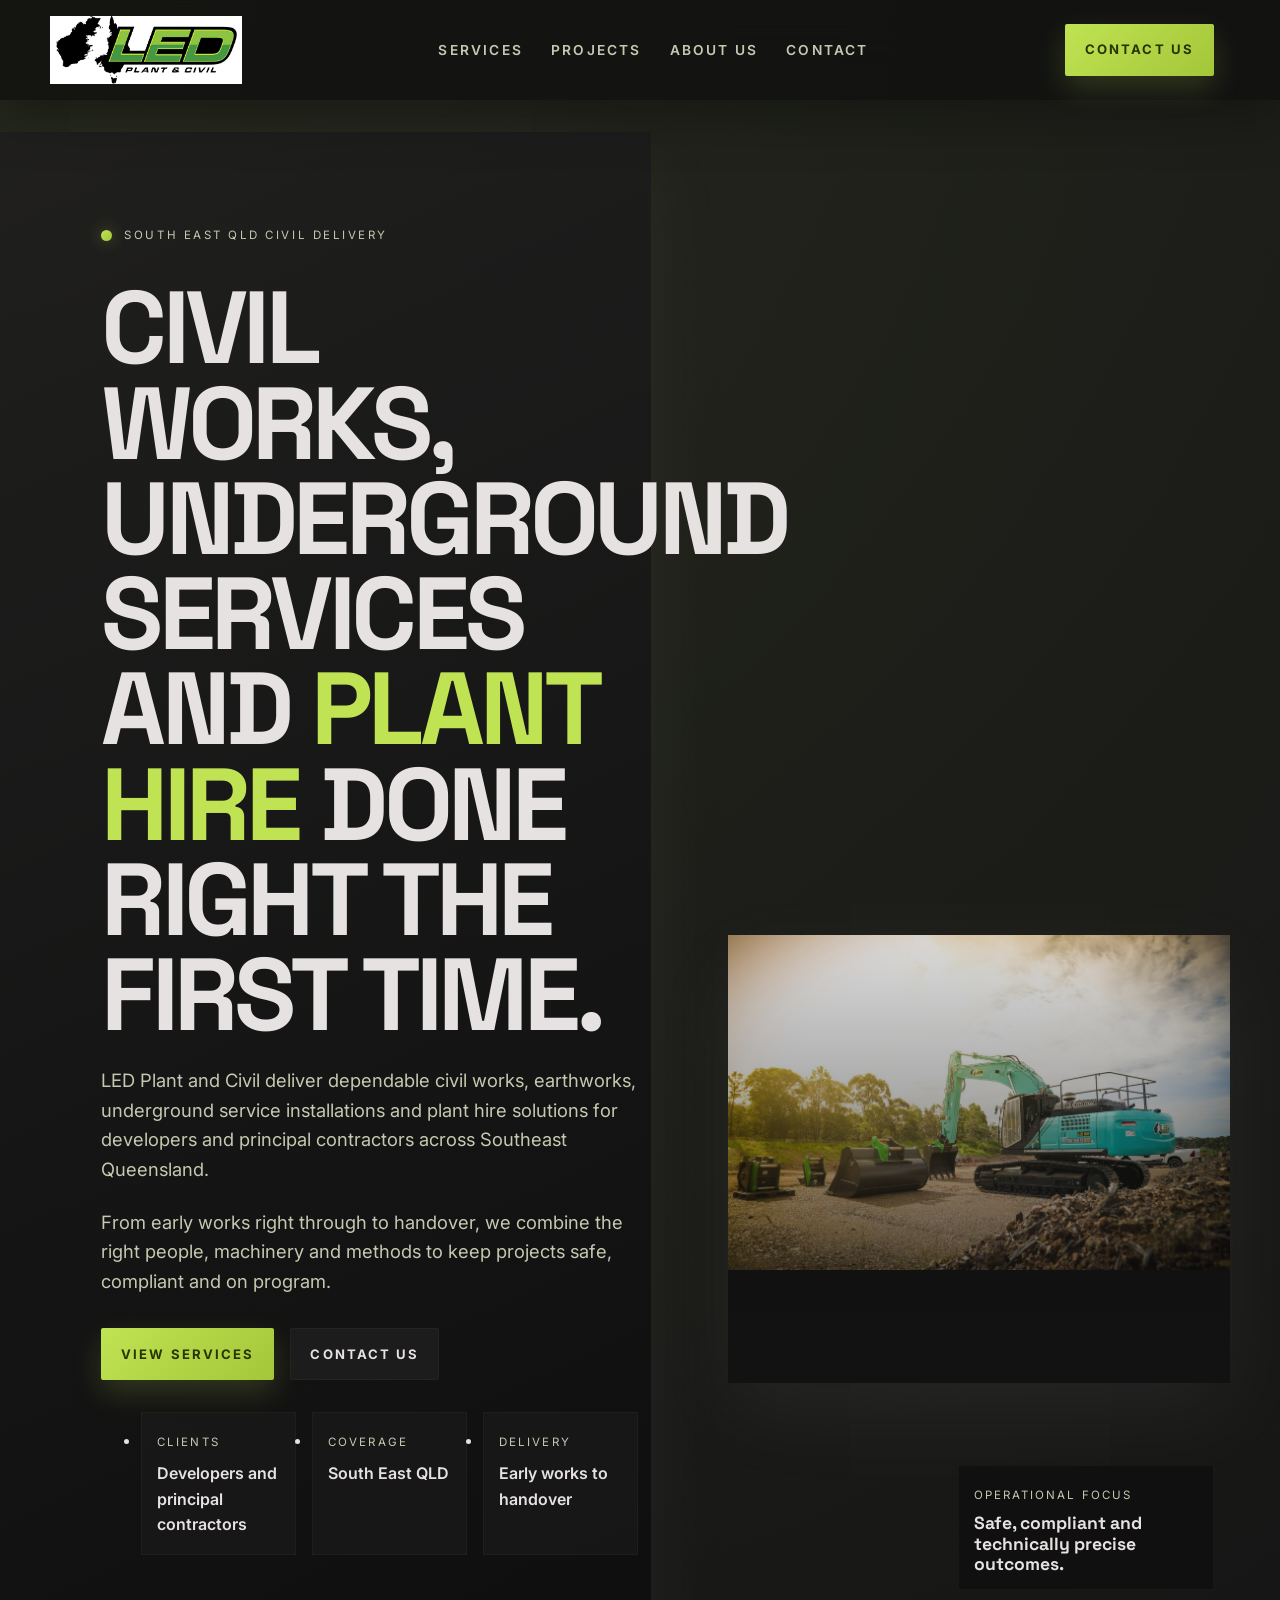
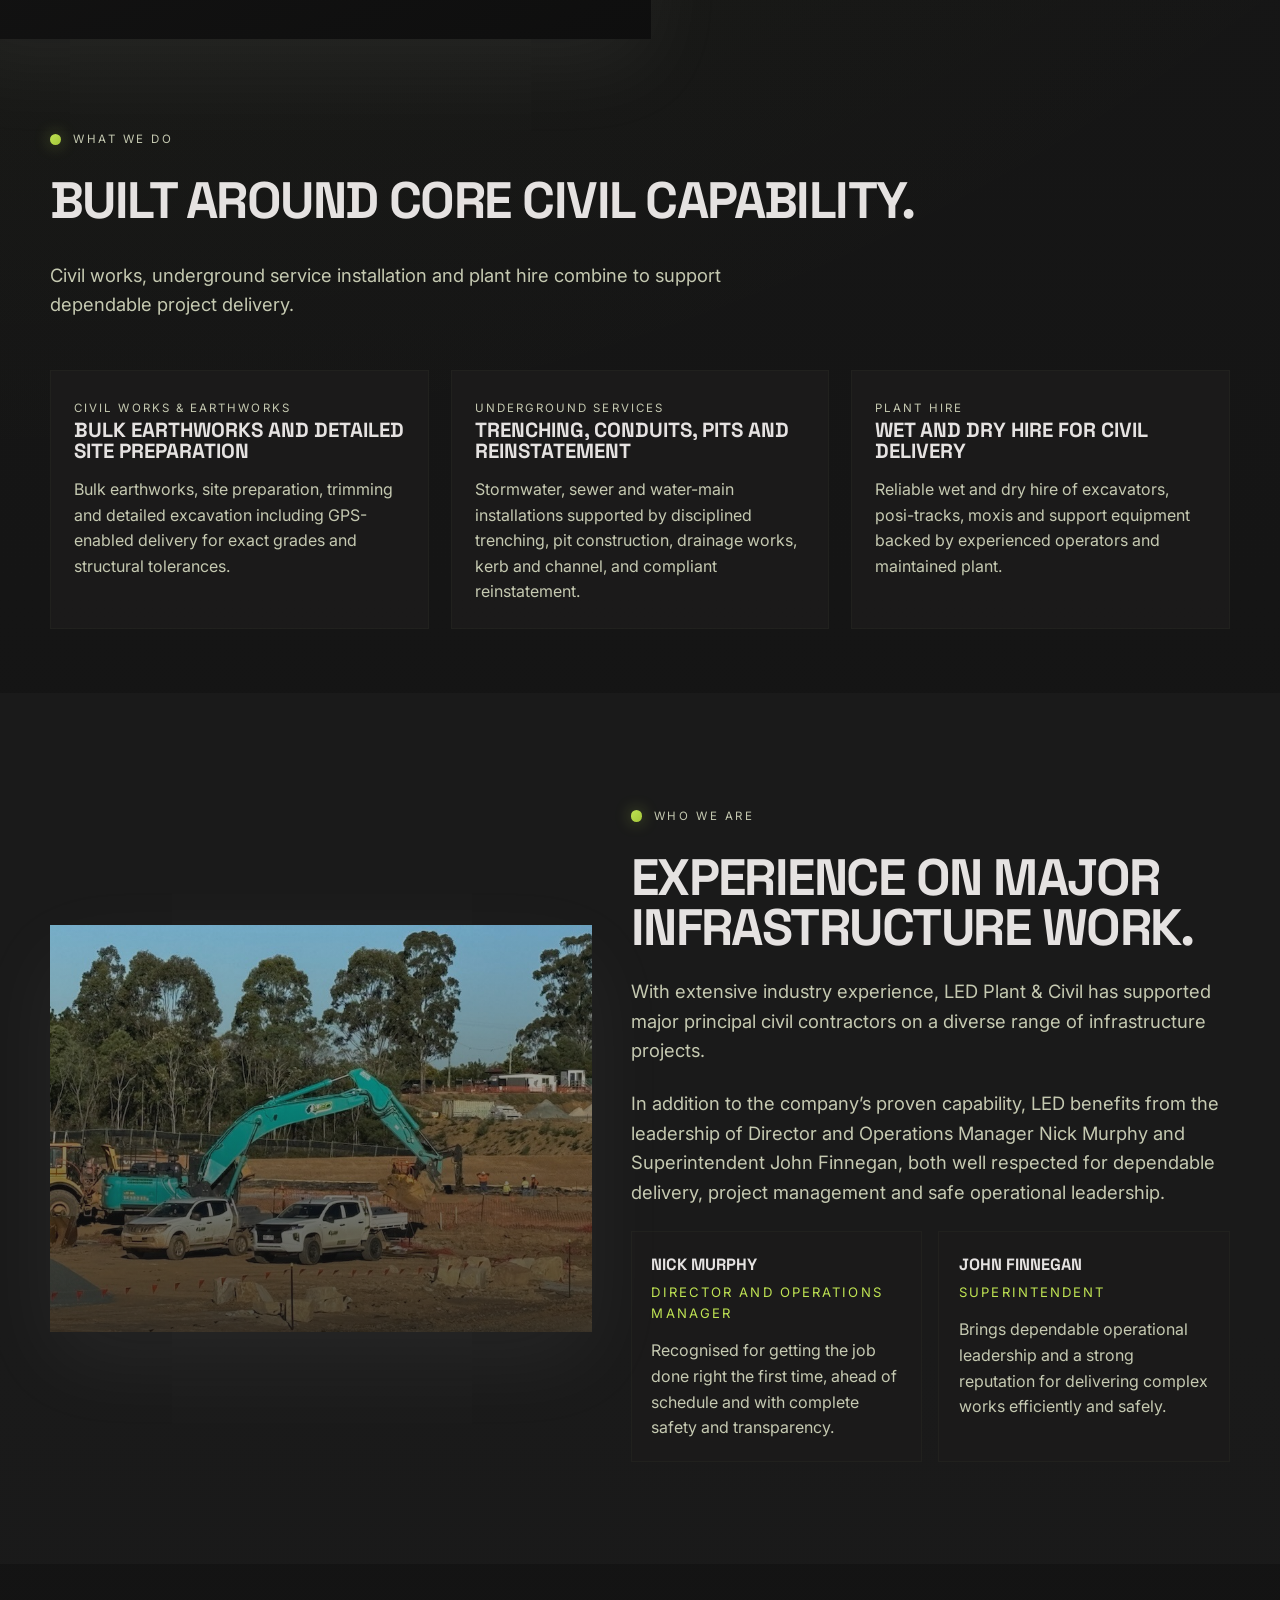
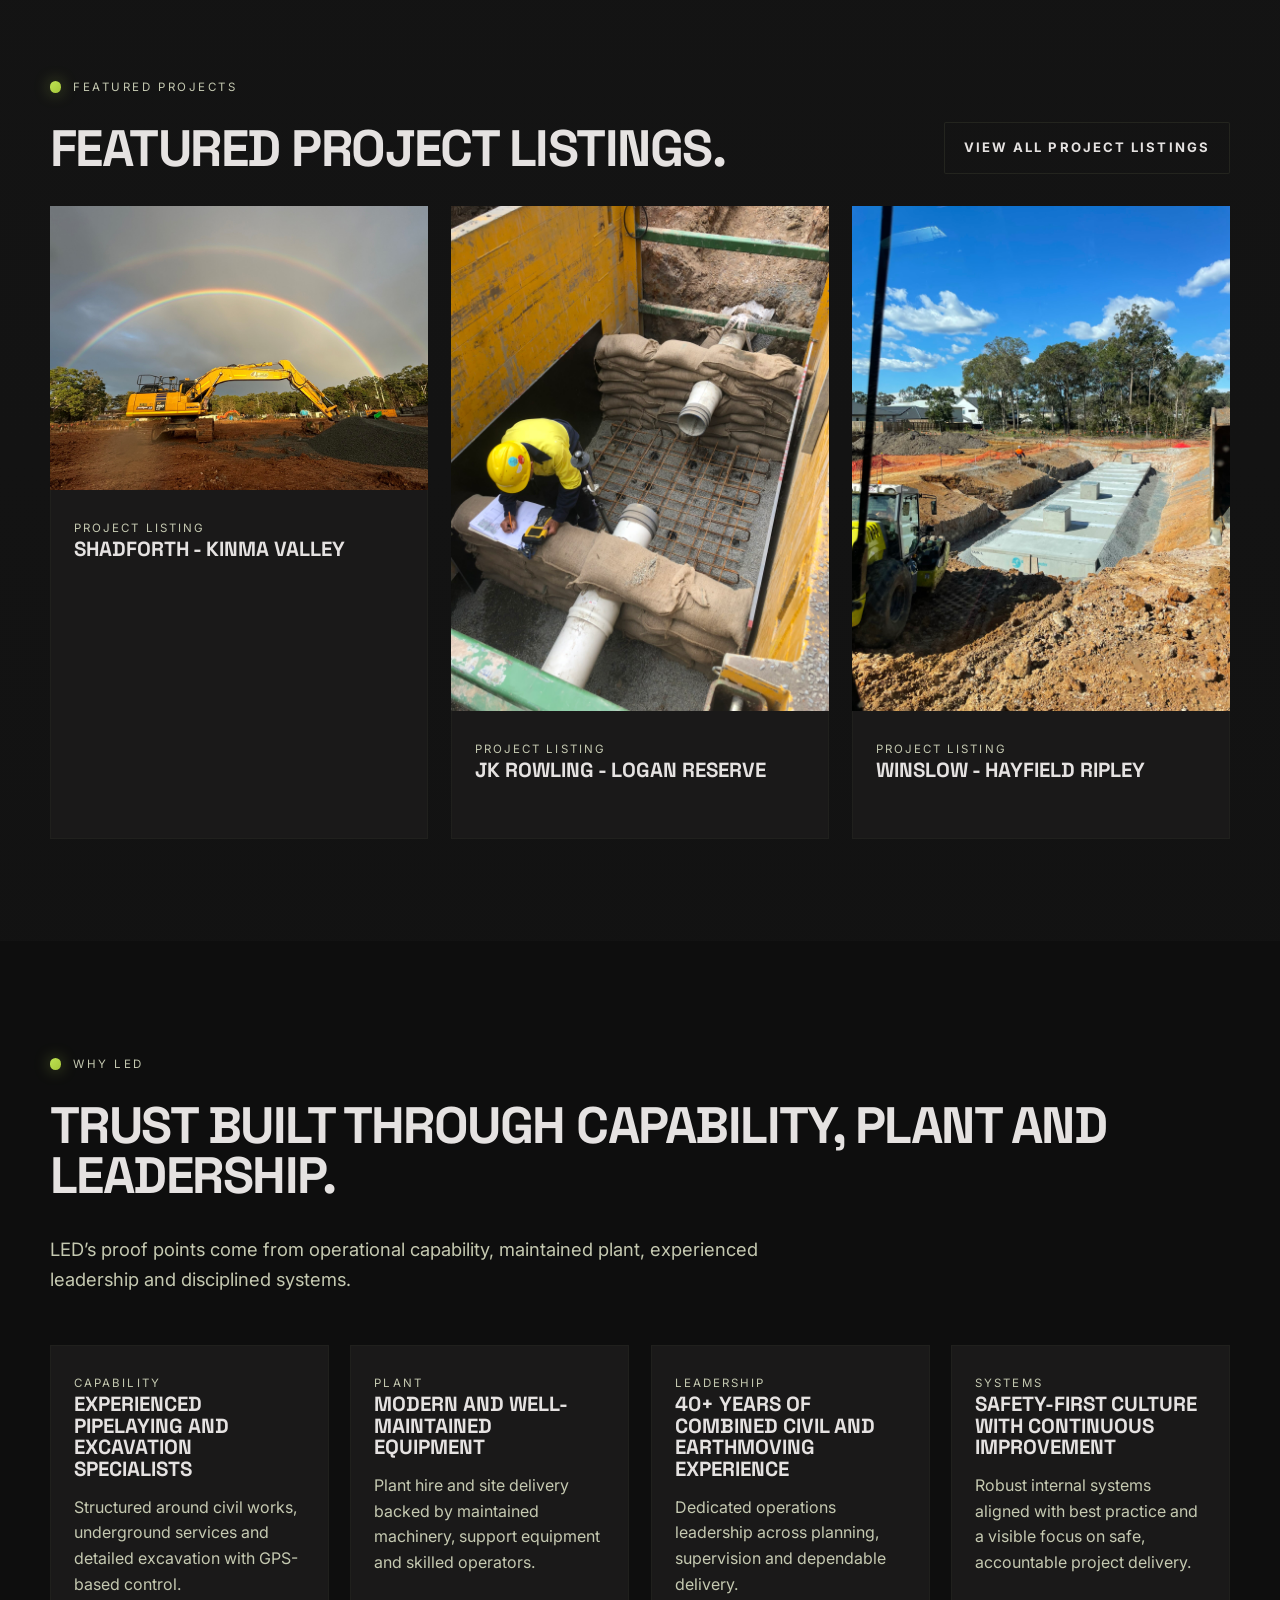
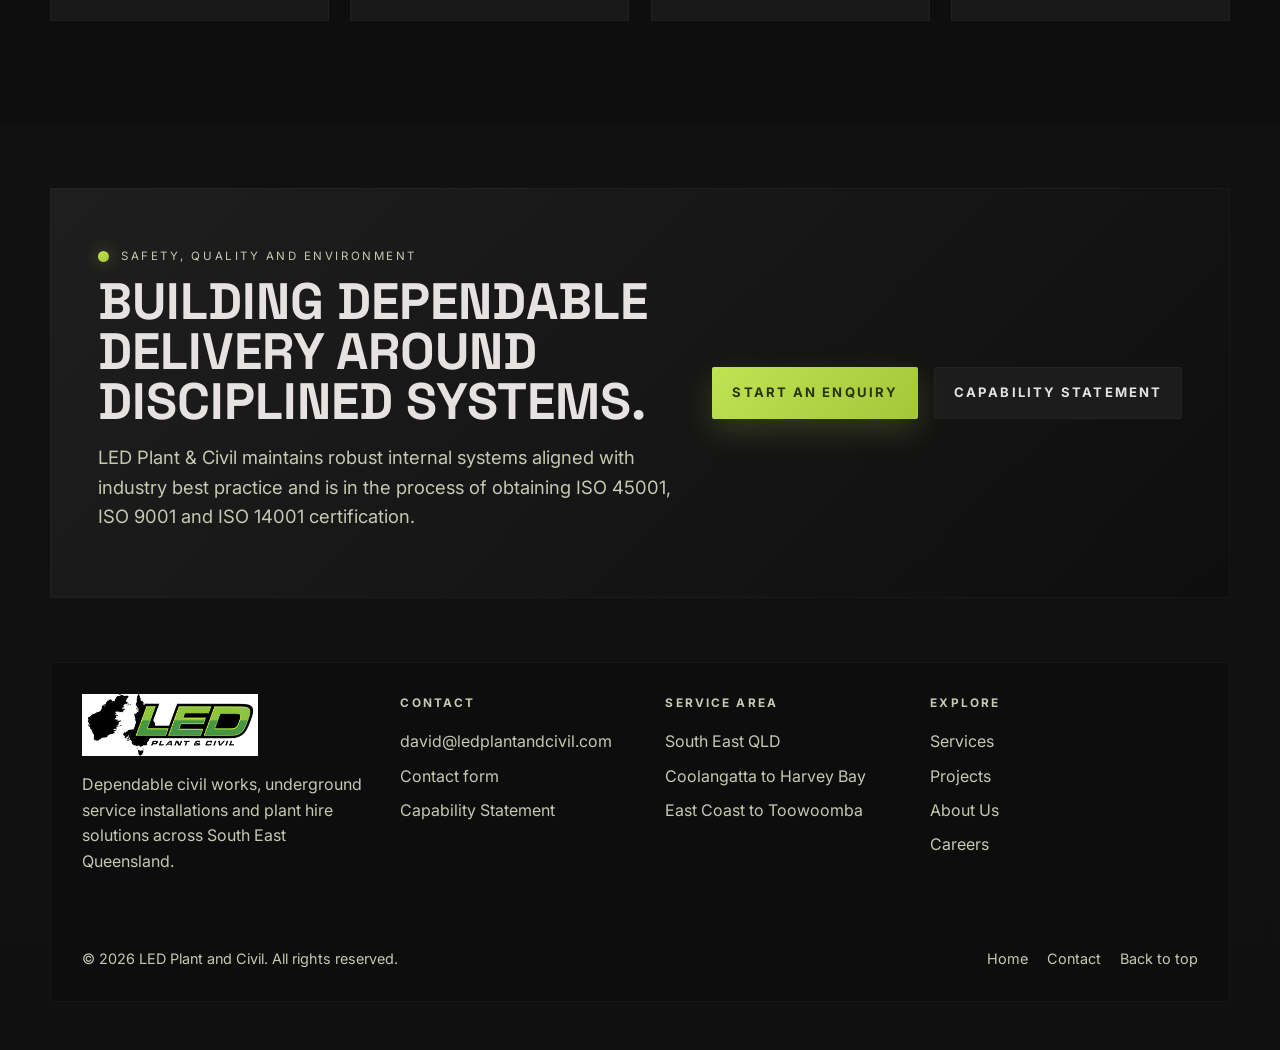
==== site/public/index.html @ f2eb6148 "WIP: build LED Plant & Civil website" ====
<!DOCTYPE html>
<html lang="en">
  <head>
    <meta charset="utf-8">
    <meta name="viewport" content="width=device-width, initial-scale=1">
    <title>LED Plant & Civil | Civil Works, Underground Services and Plant Hire</title>
    <meta
      name="description"
      content="LED Plant and Civil deliver dependable civil works, underground service installations and plant hire solutions across South East Queensland."
    >
    <link rel="preconnect" href="https://fonts.googleapis.com">
    <link rel="preconnect" href="https://fonts.gstatic.com" crossorigin>
    <link
      href="https://fonts.googleapis.com/css2?family=Inter:wght@400;500;600;700;800&family=Space+Grotesk:wght@500;700&display=swap"
      rel="stylesheet"
    >
    <link rel="icon" href="assets/media/logo-mark.png" type="image/png">
    <link rel="stylesheet" href="assets/css/styles.css">
    <script src="assets/js/site.js" defer></script>
  </head>
  <body data-page="home" id="top">
    <div data-site-header></div>
    <main>
      <section class="hero">
        <div class="container hero__grid">
          <div class="hero__copy stack-lg">
            <p class="eyebrow">South East QLD civil delivery</p>
            <h1 class="display">
              Civil works, underground services and <span>plant hire</span> done right the first time.
            </h1>
            <p class="lede">
              LED Plant and Civil deliver dependable civil works, earthworks, underground service
              installations and plant hire solutions for developers and principal contractors across Southeast Queensland.
            </p>
            <p class="section-copy">
              From early works right through to handover, we combine the right people, machinery and methods
              to keep projects safe, compliant and on program.
            </p>
            <div class="button-row">
              <a class="button button--primary" href="services.html">View Services</a>
              <a class="button button--secondary" href="contact.html">Contact Us</a>
            </div>
            <ul class="hero__facts">
              <li>
                <span class="label">Clients</span>
                <strong>Developers and principal contractors</strong>
              </li>
              <li>
                <span class="label">Coverage</span>
                <strong>South East QLD</strong>
              </li>
              <li>
                <span class="label">Delivery</span>
                <strong>Early works to handover</strong>
              </li>
            </ul>
          </div>
          <div class="hero__media">
            <div class="hero__media-frame">
              <video autoplay muted loop playsinline poster="assets/media/hero-still.jpg">
                <source src="assets/media/hero-drone.mp4" type="video/mp4">
                <img src="assets/media/hero-still.jpg" alt="LED Plant and Civil machinery on site">
              </video>
            </div>
            <div class="hero__badge">
              <span class="label">Operational focus</span>
              <strong>Safe, compliant and technically precise outcomes.</strong>
            </div>
          </div>
        </div>
      </section>

      <section class="section section--tight">
        <div class="container">
          <div class="section-header">
            <div class="stack-md">
              <p class="eyebrow">What we do</p>
              <h2 class="section-title">Built around core civil capability.</h2>
            </div>
            <p class="section-copy">
              Civil works, underground service installation and plant hire combine to support dependable project delivery.
            </p>
          </div>
          <div class="grid-3">
            <article class="card">
              <span class="label">Civil works & earthworks</span>
              <h3>Bulk earthworks and detailed site preparation</h3>
              <p>
                Bulk earthworks, site preparation, trimming and detailed excavation including GPS-enabled
                delivery for exact grades and structural tolerances.
              </p>
            </article>
            <article class="card">
              <span class="label">Underground services</span>
              <h3>Trenching, conduits, pits and reinstatement</h3>
              <p>
                Stormwater, sewer and water-main installations supported by disciplined trenching, pit
                construction, drainage works, kerb and channel, and compliant reinstatement.
              </p>
            </article>
            <article class="card">
              <span class="label">Plant hire</span>
              <h3>Wet and dry hire for civil delivery</h3>
              <p>
                Reliable wet and dry hire of excavators, posi-tracks, moxis and support equipment backed by
                experienced operators and maintained plant.
              </p>
            </article>
          </div>
        </div>
      </section>

      <section class="section section--tone">
        <div class="container split-section">
          <div class="image-frame">
            <img src="assets/media/about-site.jpg" alt="LED Plant and Civil crew and machinery in operation">
          </div>
          <div class="stack-lg">
            <div class="stack-md">
              <p class="eyebrow">Who we are</p>
              <h2 class="section-title">Experience on major infrastructure work.</h2>
            </div>
            <p class="section-copy">
              With extensive industry experience, LED Plant & Civil has supported major principal civil contractors
              on a diverse range of infrastructure projects.
            </p>
            <p class="section-copy">
              In addition to the company’s proven capability, LED benefits from the leadership of Director and
              Operations Manager Nick Murphy and Superintendent John Finnegan, both well respected for dependable delivery,
              project management and safe operational leadership.
            </p>
            <div class="leadership-grid">
              <article class="quote-card">
                <strong>Nick Murphy</strong>
                <span>Director and Operations Manager</span>
                <p>Recognised for getting the job done right the first time, ahead of schedule and with complete safety and transparency.</p>
              </article>
              <article class="quote-card">
                <strong>John Finnegan</strong>
                <span>Superintendent</span>
                <p>Brings dependable operational leadership and a strong reputation for delivering complex works efficiently and safely.</p>
              </article>
            </div>
          </div>
        </div>
      </section>

      <section class="section">
        <div class="container">
          <div class="section-header">
            <div class="stack-md">
              <p class="eyebrow">Featured projects</p>
              <h2 class="section-title">Featured project listings.</h2>
            </div>
            <div class="button-row">
              <a class="button button--ghost" href="projects.html">View all project listings</a>
            </div>
          </div>
          <div class="project-grid">
            <article class="project-card">
              <div class="project-card__media">
                <img src="assets/media/project-kinma.jpg" alt="Project imagery for Shadforth - Kinma Valley">
              </div>
              <div class="project-card__body">
                <span class="label">Project listing</span>
                <h3>Shadforth - Kinma Valley</h3>
              </div>
            </article>
            <article class="project-card">
              <div class="project-card__media">
                <img src="assets/media/project-logan.jpg" alt="Project imagery for JK Rowling - Logan Reserve">
              </div>
              <div class="project-card__body">
                <span class="label">Project listing</span>
                <h3>JK Rowling - Logan Reserve</h3>
              </div>
            </article>
            <article class="project-card">
              <div class="project-card__media">
                <img src="assets/media/project-ripley.jpg" alt="Project imagery for Winslow - Hayfield Ripley">
              </div>
              <div class="project-card__body">
                <span class="label">Project listing</span>
                <h3>Winslow - Hayfield Ripley</h3>
              </div>
            </article>
          </div>
        </div>
      </section>

      <section class="section section--deep">
        <div class="container">
          <div class="section-header">
            <div class="stack-md">
              <p class="eyebrow">Why LED</p>
              <h2 class="section-title">Trust built through capability, plant and leadership.</h2>
            </div>
            <p class="section-copy">
              LED’s proof points come from operational capability, maintained plant, experienced leadership and disciplined systems.
            </p>
          </div>
          <div class="grid-4">
            <article class="value-card">
              <span class="label">Capability</span>
              <h3>Experienced pipelaying and excavation specialists</h3>
              <p>Structured around civil works, underground services and detailed excavation with GPS-based control.</p>
            </article>
            <article class="value-card">
              <span class="label">Plant</span>
              <h3>Modern and well-maintained equipment</h3>
              <p>Plant hire and site delivery backed by maintained machinery, support equipment and skilled operators.</p>
            </article>
            <article class="value-card">
              <span class="label">Leadership</span>
              <h3>40+ years of combined civil and earthmoving experience</h3>
              <p>Dedicated operations leadership across planning, supervision and dependable delivery.</p>
            </article>
            <article class="value-card">
              <span class="label">Systems</span>
              <h3>Safety-first culture with continuous improvement</h3>
              <p>Robust internal systems aligned with best practice and a visible focus on safe, accountable project delivery.</p>
            </article>
          </div>
        </div>
      </section>

      <section class="section section--tight">
        <div class="container cta-band">
          <div class="cta-band__grid">
            <div class="stack-md">
              <p class="eyebrow">Safety, quality and environment</p>
              <h2>Building dependable delivery around disciplined systems.</h2>
              <p class="section-copy">
                LED Plant & Civil maintains robust internal systems aligned with industry best practice and is in the
                process of obtaining ISO 45001, ISO 9001 and ISO 14001 certification.
              </p>
            </div>
            <div class="button-row">
              <a class="button button--primary" href="contact.html">Start an enquiry</a>
              <a class="button button--secondary" href="assets/docs/capability-statement.pdf" download>Capability Statement</a>
            </div>
          </div>
        </div>
      </section>
    </main>
    <div data-site-footer></div>
  </body>
</html>
---- site/public/assets/css/styles.css ----
:root {
  --surface-lowest: #0e0e0e;
  --surface: #131313;
  --surface-low: #1c1b1b;
  --surface-mid: #201f1f;
  --surface-high: #2a2a2a;
  --surface-strong: #353534;
  --text: #e5e2e1;
  --text-muted: #c5c9b1;
  --outline: rgba(69, 73, 55, 0.15);
  --outline-strong: rgba(69, 73, 55, 0.32);
  --primary: #bfe353;
  --primary-strong: #a4c639;
  --primary-ink: #283500;
  --shadow: 0 30px 80px rgba(229, 226, 225, 0.06);
  --radius-sm: 0.125rem;
  --radius: 0.25rem;
  --container: min(1180px, calc(100vw - 2.5rem));
  --space-section: clamp(4.5rem, 8vw, 8rem);
  --space-block: clamp(1.25rem, 2vw, 2rem);
}

* {
  box-sizing: border-box;
}

html {
  scroll-behavior: smooth;
}

body {
  margin: 0;
  font-family: "Inter", sans-serif;
  background:
    radial-gradient(circle at top left, rgba(191, 227, 83, 0.08), transparent 35%),
    linear-gradient(180deg, #181818 0%, #101010 100%);
  color: var(--text);
  line-height: 1.6;
}

img,
video {
  display: block;
  max-width: 100%;
}

a {
  color: inherit;
  text-decoration: none;
}

button,
input,
textarea,
select {
  font: inherit;
}

button {
  cursor: pointer;
}

::selection {
  background: var(--primary);
  color: var(--primary-ink);
}

.container {
  width: var(--container);
  margin: 0 auto;
}

.eyebrow {
  display: inline-flex;
  align-items: center;
  gap: 0.75rem;
  font-size: 0.72rem;
  letter-spacing: 0.22em;
  text-transform: uppercase;
  color: var(--text-muted);
}

.eyebrow::before {
  content: "";
  width: 0.7rem;
  height: 0.7rem;
  background: linear-gradient(135deg, var(--primary), var(--primary-strong));
  border-radius: 999px;
  box-shadow: 0 0 16px rgba(191, 227, 83, 0.4);
}

.display {
  margin: 0;
  font-family: "Space Grotesk", sans-serif;
  font-size: clamp(3rem, 8vw, 6.4rem);
  line-height: 0.93;
  letter-spacing: -0.045em;
  text-transform: uppercase;
}

.display span {
  color: var(--primary);
}

.page-title,
.section-title {
  margin: 0;
  font-family: "Space Grotesk", sans-serif;
  line-height: 0.98;
  letter-spacing: -0.03em;
  text-transform: uppercase;
}

.page-title {
  font-size: clamp(2.5rem, 5vw, 4.6rem);
}

.section-title {
  font-size: clamp(2rem, 4vw, 3.25rem);
}

.lede,
.section-copy {
  max-width: 45rem;
  color: var(--text-muted);
  font-size: clamp(1rem, 1.6vw, 1.15rem);
}

.label {
  display: inline-block;
  font-size: 0.72rem;
  letter-spacing: 0.18em;
  text-transform: uppercase;
  color: var(--text-muted);
}

.section {
  padding: var(--space-section) 0;
}

.section--tone {
  background: rgba(28, 27, 27, 0.82);
}

.section--deep {
  background: rgba(14, 14, 14, 0.9);
}

.section--tight {
  padding-top: clamp(3rem, 5vw, 4.5rem);
  padding-bottom: clamp(3rem, 5vw, 4.5rem);
}

.stack-lg > * + * {
  margin-top: 1.5rem;
}

.stack-md > * + * {
  margin-top: 1rem;
}

.button-row {
  display: flex;
  flex-wrap: wrap;
  gap: 1rem;
}

.button {
  display: inline-flex;
  align-items: center;
  justify-content: center;
  gap: 0.6rem;
  min-height: 3.25rem;
  padding: 0 1.25rem;
  border: 0;
  border-radius: var(--radius-sm);
  font-size: 0.82rem;
  font-weight: 700;
  letter-spacing: 0.16em;
  text-transform: uppercase;
  transition: transform 180ms ease, background 180ms ease, color 180ms ease;
}

.button:hover {
  transform: translateY(-1px);
}

.button--primary {
  background: linear-gradient(135deg, var(--primary), var(--primary-strong));
  color: var(--primary-ink);
  box-shadow: 0 12px 30px rgba(191, 227, 83, 0.18);
}

.button--secondary {
  background: rgba(32, 31, 31, 0.78);
  color: var(--text);
  box-shadow: inset 0 0 0 1px var(--outline);
}

.button--ghost {
  background: transparent;
  color: var(--text);
  box-shadow: inset 0 0 0 1px var(--outline-strong);
}

.site-header {
  position: sticky;
  top: 0;
  z-index: 100;
  padding: 1rem 0;
}

.site-header::before {
  content: "";
  position: absolute;
  inset: 0;
  background: rgba(14, 14, 14, 0.72);
  backdrop-filter: blur(20px);
  box-shadow: 0 18px 50px rgba(0, 0, 0, 0.28);
  z-index: -1;
}

.site-header__inner {
  display: grid;
  grid-template-columns: auto 1fr auto auto;
  align-items: center;
  gap: 1rem;
}

.brand {
  display: inline-flex;
  align-items: center;
}

.brand img {
  width: min(12rem, 42vw);
  height: auto;
}

.site-nav {
  display: flex;
  justify-content: center;
  gap: 1.75rem;
  font-size: 0.86rem;
  font-weight: 600;
  letter-spacing: 0.16em;
  text-transform: uppercase;
}

.site-nav a {
  color: var(--text-muted);
  transition: color 180ms ease;
}

.site-nav a:hover,
.site-nav a.is-current {
  color: var(--primary);
}

.header-cta {
  white-space: nowrap;
}

.menu-toggle {
  display: none;
  align-items: center;
  justify-content: center;
  min-width: 2.9rem;
  min-height: 2.9rem;
  border: 0;
  border-radius: var(--radius-sm);
  background: rgba(32, 31, 31, 0.84);
  color: var(--text);
  box-shadow: inset 0 0 0 1px var(--outline);
}

.hero {
  position: relative;
  padding: 4rem 0 3rem;
}

.hero__grid {
  position: relative;
  display: grid;
  grid-template-columns: minmax(0, 1.12fr) minmax(0, 0.88fr);
  gap: clamp(1.5rem, 3vw, 3rem);
  align-items: end;
}

.hero__copy {
  position: relative;
  padding: clamp(2rem, 4vw, 4rem);
}

.hero__copy::before {
  content: "";
  position: absolute;
  inset: -2rem 6% -2rem -8vw;
  background: linear-gradient(155deg, rgba(32, 31, 31, 0.92), rgba(14, 14, 14, 0.96));
  box-shadow: var(--shadow);
  z-index: -1;
}

.hero__copy .button-row {
  margin-top: 2rem;
}

.hero__facts {
  display: grid;
  grid-template-columns: repeat(3, minmax(0, 1fr));
  gap: 1rem;
  margin: 2rem 0 0;
}

.hero__facts li {
  padding: 1rem 1rem 1.1rem;
  background: rgba(28, 27, 27, 0.65);
  box-shadow: inset 0 0 0 1px var(--outline);
}

.hero__facts strong {
  display: block;
  margin-top: 0.45rem;
  font-size: 1rem;
  font-weight: 600;
  color: var(--text);
}

.hero__media {
  position: relative;
  min-height: min(42rem, 78vh);
}

.hero__media-frame,
.image-frame {
  position: relative;
  overflow: hidden;
  background: var(--surface-lowest);
}

.hero__media-frame {
  height: 100%;
  min-height: 28rem;
  box-shadow: var(--shadow);
}

.hero__media-frame::after,
.image-frame::after {
  content: "";
  position: absolute;
  inset: 0;
  background: linear-gradient(to top, rgba(19, 19, 19, 0.75), rgba(19, 19, 19, 0.15));
}

.hero__media-frame video,
.hero__media-frame img,
.image-frame img {
  width: 100%;
  height: 100%;
  object-fit: cover;
}

.hero__badge {
  position: absolute;
  right: 1rem;
  bottom: 1rem;
  z-index: 1;
  max-width: 16rem;
  padding: 1rem;
  background: rgba(14, 14, 14, 0.72);
  backdrop-filter: blur(18px);
  box-shadow: inset 0 0 0 1px var(--outline);
}

.hero__badge strong {
  display: block;
  margin-top: 0.45rem;
  font-family: "Space Grotesk", sans-serif;
  font-size: 1.1rem;
  line-height: 1.15;
}

.page-hero {
  padding: 3.5rem 0 0;
}

.page-hero__panel {
  display: grid;
  grid-template-columns: minmax(0, 1.05fr) minmax(18rem, 0.95fr);
  gap: clamp(1.5rem, 3vw, 3rem);
  align-items: stretch;
}

.panel {
  background: rgba(32, 31, 31, 0.82);
  box-shadow: inset 0 0 0 1px var(--outline);
}

.panel--copy {
  padding: clamp(2rem, 4vw, 3rem);
}

.panel--media {
  overflow: hidden;
  min-height: 22rem;
}

.panel--media img {
  width: 100%;
  height: 100%;
  object-fit: cover;
}

.section-header {
  display: flex;
  flex-wrap: wrap;
  justify-content: space-between;
  gap: 1rem 2rem;
  align-items: end;
  margin-bottom: 2rem;
}

.grid-2,
.grid-3,
.grid-4 {
  display: grid;
  gap: 1.35rem;
}

.grid-2 {
  grid-template-columns: repeat(2, minmax(0, 1fr));
}

.grid-3 {
  grid-template-columns: repeat(3, minmax(0, 1fr));
}

.grid-4 {
  grid-template-columns: repeat(4, minmax(0, 1fr));
}

.card,
.feature-card,
.value-card,
.project-card,
.mini-card {
  background: rgba(28, 27, 27, 0.88);
  box-shadow: inset 0 0 0 1px var(--outline);
}

.card,
.value-card,
.mini-card {
  padding: 1.5rem;
}

.feature-card__media,
.project-card__media {
  position: relative;
  overflow: hidden;
  min-height: 16rem;
}

.feature-card__media img,
.project-card__media img {
  width: 100%;
  height: 100%;
  object-fit: cover;
  transition: transform 260ms ease;
}

.feature-card:hover .feature-card__media img,
.project-card:hover .project-card__media img {
  transform: scale(1.03);
}

.feature-card__body,
.project-card__body {
  padding: 1.5rem;
}

.project-card__body {
  min-height: 8rem;
}

.card h3,
.feature-card h3,
.value-card h3,
.project-card h3,
.mini-card h3 {
  margin: 0;
  font-family: "Space Grotesk", sans-serif;
  font-size: 1.28rem;
  line-height: 1.05;
  text-transform: uppercase;
}

.card p,
.feature-card p,
.value-card p,
.project-card p,
.mini-card p,
.list-copy {
  margin: 0.9rem 0 0;
  color: var(--text-muted);
}

.chip-list,
.bullet-list,
.meta-list {
  margin: 1rem 0 0;
  padding: 0;
  list-style: none;
}

.chip-list {
  display: flex;
  flex-wrap: wrap;
  gap: 0.6rem;
}

.chip-list li {
  padding: 0.45rem 0.7rem;
  background: rgba(42, 42, 42, 0.8);
  font-size: 0.72rem;
  letter-spacing: 0.12em;
  text-transform: uppercase;
  color: var(--text-muted);
}

.bullet-list li,
.meta-list li {
  position: relative;
  padding-left: 1rem;
  color: var(--text-muted);
}

.bullet-list li + li,
.meta-list li + li {
  margin-top: 0.55rem;
}

.bullet-list li::before,
.meta-list li::before {
  content: "";
  position: absolute;
  left: 0;
  top: 0.72rem;
  width: 0.42rem;
  height: 0.42rem;
  background: var(--primary);
  border-radius: 999px;
}

.split-section {
  display: grid;
  grid-template-columns: minmax(0, 0.95fr) minmax(0, 1.05fr);
  gap: clamp(1.5rem, 3vw, 3rem);
  align-items: center;
}

.split-section--reverse {
  grid-template-columns: minmax(0, 1.05fr) minmax(0, 0.95fr);
}

.image-frame {
  min-height: 22rem;
  box-shadow: var(--shadow);
}

.leadership-grid {
  display: grid;
  grid-template-columns: repeat(2, minmax(0, 1fr));
  gap: 1rem;
  margin-top: 1.5rem;
}

.quote-card {
  padding: 1.3rem;
  background: rgba(28, 27, 27, 0.88);
  box-shadow: inset 0 0 0 1px var(--outline);
}

.quote-card strong {
  display: block;
  font-family: "Space Grotesk", sans-serif;
  font-size: 1.02rem;
  text-transform: uppercase;
}

.quote-card span {
  display: block;
  margin-top: 0.25rem;
  color: var(--primary);
  font-size: 0.82rem;
  letter-spacing: 0.16em;
  text-transform: uppercase;
}

.quote-card p {
  margin: 0.9rem 0 0;
  color: var(--text-muted);
}

.service-stack {
  display: grid;
  gap: 2.25rem;
}

.service-detail {
  display: grid;
  grid-template-columns: minmax(0, 0.95fr) minmax(0, 1.05fr);
  gap: clamp(1.25rem, 3vw, 2.5rem);
  align-items: stretch;
}

.service-detail:nth-child(even) {
  grid-template-columns: minmax(0, 1.05fr) minmax(0, 0.95fr);
}

.service-detail:nth-child(even) .service-detail__media {
  order: 2;
}

.service-detail:nth-child(even) .service-detail__body {
  order: 1;
}

.service-detail__media {
  min-height: 20rem;
}

.service-detail__body {
  padding: 2rem;
  background: rgba(28, 27, 27, 0.88);
  box-shadow: inset 0 0 0 1px var(--outline);
}

.service-detail__body h2 {
  margin: 0.2rem 0 0;
  font-family: "Space Grotesk", sans-serif;
  font-size: clamp(1.8rem, 3vw, 2.35rem);
  text-transform: uppercase;
  line-height: 1;
}

.project-grid {
  display: grid;
  grid-template-columns: repeat(3, minmax(0, 1fr));
  gap: 1.4rem;
}

.cta-band {
  padding: clamp(2rem, 4vw, 3rem);
  background: linear-gradient(135deg, rgba(32, 31, 31, 0.95), rgba(14, 14, 14, 0.95));
  box-shadow: inset 0 0 0 1px var(--outline);
}

.cta-band__grid {
  display: grid;
  grid-template-columns: minmax(0, 1fr) auto;
  gap: 1.5rem;
  align-items: center;
}

.cta-band h2 {
  margin: 0;
  font-family: "Space Grotesk", sans-serif;
  font-size: clamp(2rem, 4vw, 3.2rem);
  text-transform: uppercase;
  line-height: 0.98;
}

.contact-layout {
  display: grid;
  grid-template-columns: minmax(0, 0.95fr) minmax(0, 1.05fr);
  gap: clamp(1.25rem, 3vw, 2.5rem);
  align-items: start;
}

.info-card {
  padding: 1.6rem;
  background: rgba(28, 27, 27, 0.9);
  box-shadow: inset 0 0 0 1px var(--outline);
}

.info-card strong {
  display: block;
  margin-top: 0.35rem;
  font-family: "Space Grotesk", sans-serif;
  font-size: 1.25rem;
  line-height: 1.05;
}

.form-card {
  padding: 1.6rem;
  background: rgba(14, 14, 14, 0.9);
  box-shadow: inset 0 0 0 1px var(--outline);
}

.contact-form {
  display: grid;
  gap: 1rem;
}

.contact-form__row {
  display: grid;
  grid-template-columns: repeat(2, minmax(0, 1fr));
  gap: 1rem;
}

.field {
  display: grid;
  gap: 0.45rem;
}

.field label {
  font-size: 0.72rem;
  letter-spacing: 0.16em;
  text-transform: uppercase;
  color: var(--text-muted);
}

.field input,
.field textarea,
.field select {
  width: 100%;
  border: 0;
  border-bottom: 2px solid rgba(69, 73, 55, 0.35);
  background: transparent;
  padding: 0.9rem 0.1rem;
  color: var(--text);
  transition: border-color 180ms ease;
}

.field input:focus,
.field textarea:focus,
.field select:focus {
  outline: none;
  border-bottom-color: var(--primary);
}

.field textarea {
  min-height: 8rem;
  resize: vertical;
}

.form-note {
  color: var(--text-muted);
  font-size: 0.92rem;
}

.site-footer {
  padding: 0 0 3rem;
}

.site-footer__panel {
  padding: 2rem;
  background: rgba(14, 14, 14, 0.92);
  box-shadow: inset 0 0 0 1px var(--outline);
}

.site-footer__grid {
  display: grid;
  grid-template-columns: 1.1fr 0.9fr 0.9fr 1fr;
  gap: 1.5rem;
}

.site-footer__grid h3 {
  margin: 0;
  font-size: 0.74rem;
  letter-spacing: 0.18em;
  text-transform: uppercase;
  color: var(--text-muted);
}

.site-footer__grid p,
.site-footer__grid li {
  color: var(--text-muted);
}

.site-footer__grid ul {
  margin: 1rem 0 0;
  padding: 0;
  list-style: none;
}

.site-footer__grid li + li {
  margin-top: 0.55rem;
}

.site-footer__bottom {
  display: flex;
  flex-wrap: wrap;
  justify-content: space-between;
  gap: 1rem;
  margin-top: 2rem;
  padding-top: 1.5rem;
  color: var(--text-muted);
  font-size: 0.9rem;
}

.site-footer__brand img {
  width: min(11rem, 45vw);
}

.utility-links {
  display: flex;
  flex-wrap: wrap;
  gap: 0.9rem 1.2rem;
}

.utility-links a:hover {
  color: var(--primary);
}

.sr-only {
  position: absolute;
  width: 1px;
  height: 1px;
  padding: 0;
  margin: -1px;
  overflow: hidden;
  clip: rect(0, 0, 0, 0);
  white-space: nowrap;
  border: 0;
}

@media (max-width: 980px) {
  .site-header__inner {
    grid-template-columns: auto 1fr auto;
  }

  .menu-toggle {
    display: inline-flex;
  }

  .site-nav {
    position: absolute;
    left: 1.25rem;
    right: 1.25rem;
    top: calc(100% + 0.6rem);
    display: none;
    flex-direction: column;
    align-items: flex-start;
    padding: 1.2rem;
    background: rgba(14, 14, 14, 0.94);
    box-shadow: inset 0 0 0 1px var(--outline), var(--shadow);
  }

  .site-nav.is-open {
    display: flex;
  }

  .header-cta {
    display: none;
  }

  .hero__grid,
  .page-hero__panel,
  .split-section,
  .split-section--reverse,
  .service-detail,
  .service-detail:nth-child(even),
  .contact-layout,
  .cta-band__grid,
  .site-footer__grid {
    grid-template-columns: 1fr;
  }

  .service-detail:nth-child(even) .service-detail__media,
  .service-detail:nth-child(even) .service-detail__body {
    order: initial;
  }

  .hero__copy::before {
    inset: -1.25rem -1rem -1.25rem -1rem;
  }

  .hero__facts,
  .grid-4,
  .grid-3,
  .project-grid {
    grid-template-columns: 1fr;
  }

  .grid-2,
  .leadership-grid,
  .contact-form__row {
    grid-template-columns: 1fr;
  }

  .hero__media {
    min-height: 20rem;
  }
}

@media (max-width: 640px) {
  .container {
    width: min(100vw - 1.5rem, 1180px);
  }

  .hero {
    padding-top: 2.5rem;
  }

  .hero__copy,
  .panel--copy,
  .service-detail__body,
  .card,
  .value-card,
  .mini-card,
  .form-card,
  .info-card,
  .feature-card__body,
  .project-card__body,
  .site-footer__panel,
  .cta-band {
    padding: 1.25rem;
  }

  .button {
    width: 100%;
  }

  .button-row {
    display: grid;
  }
}
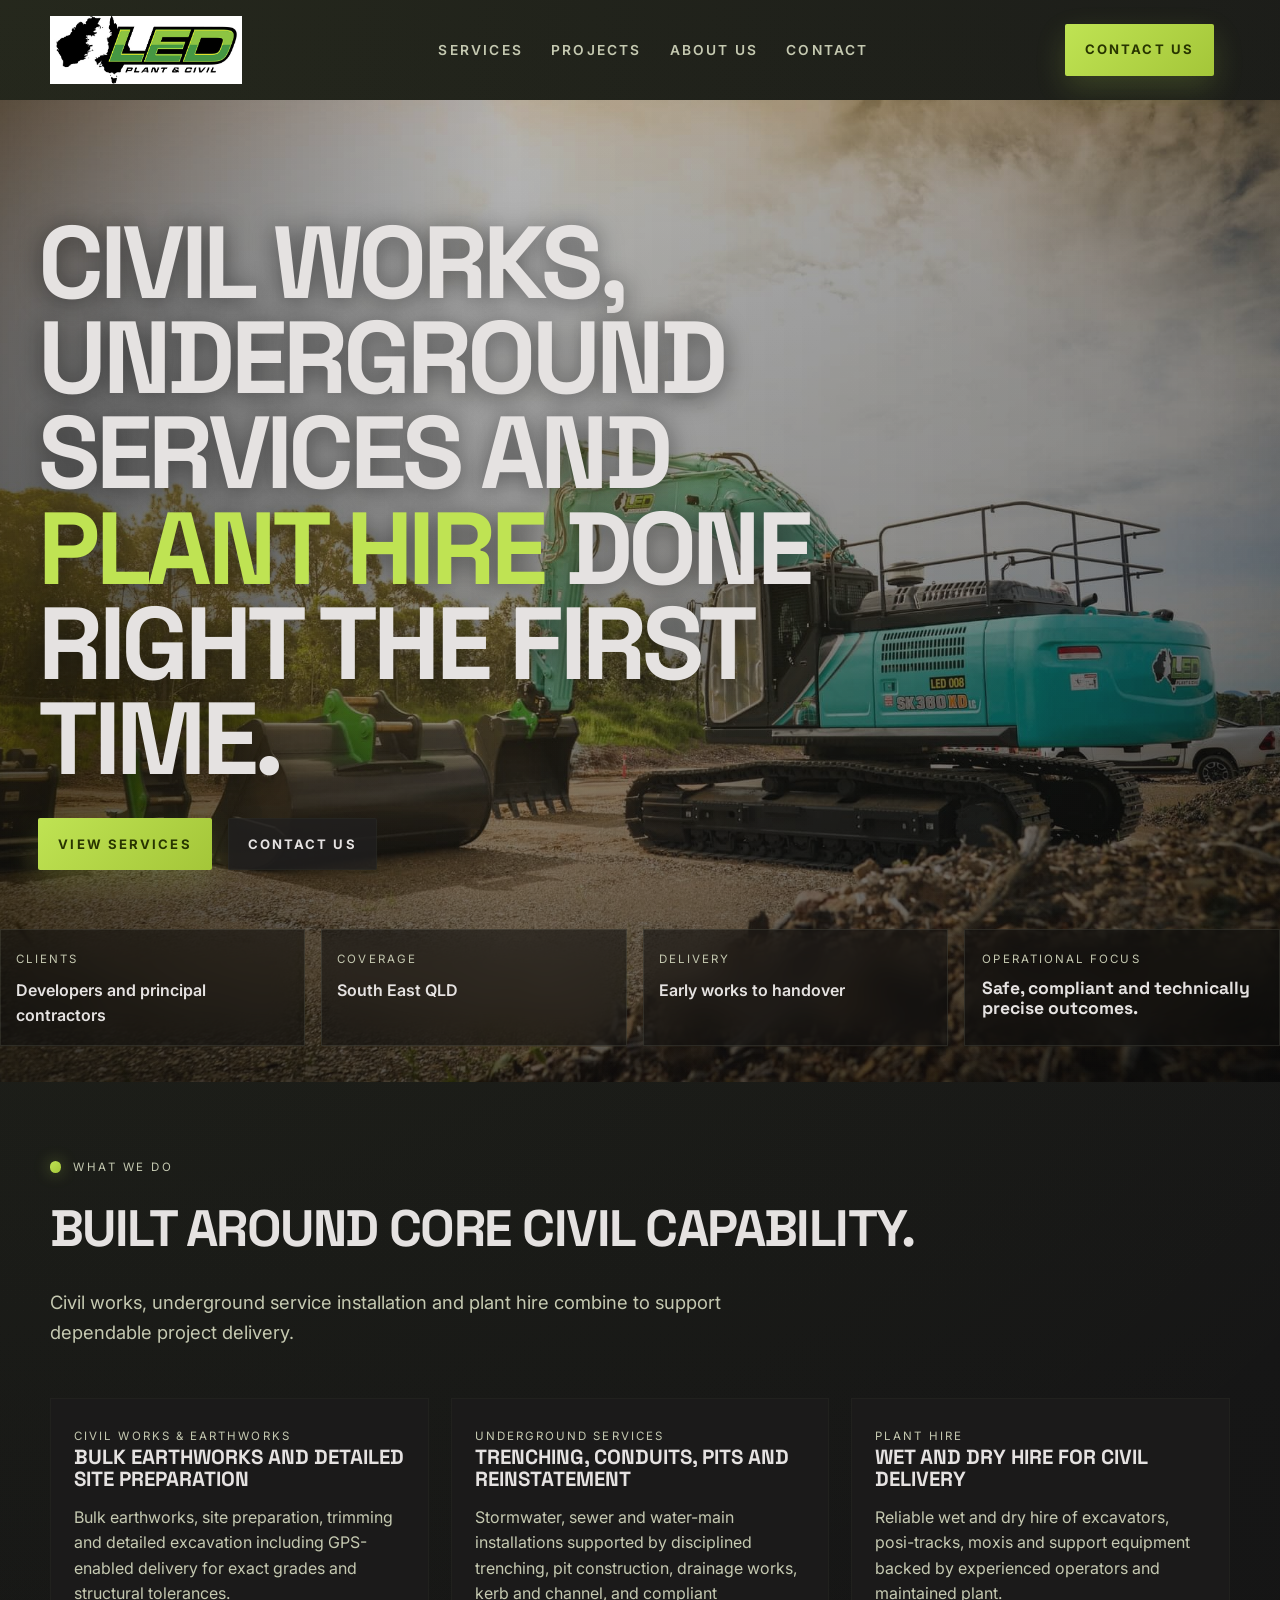
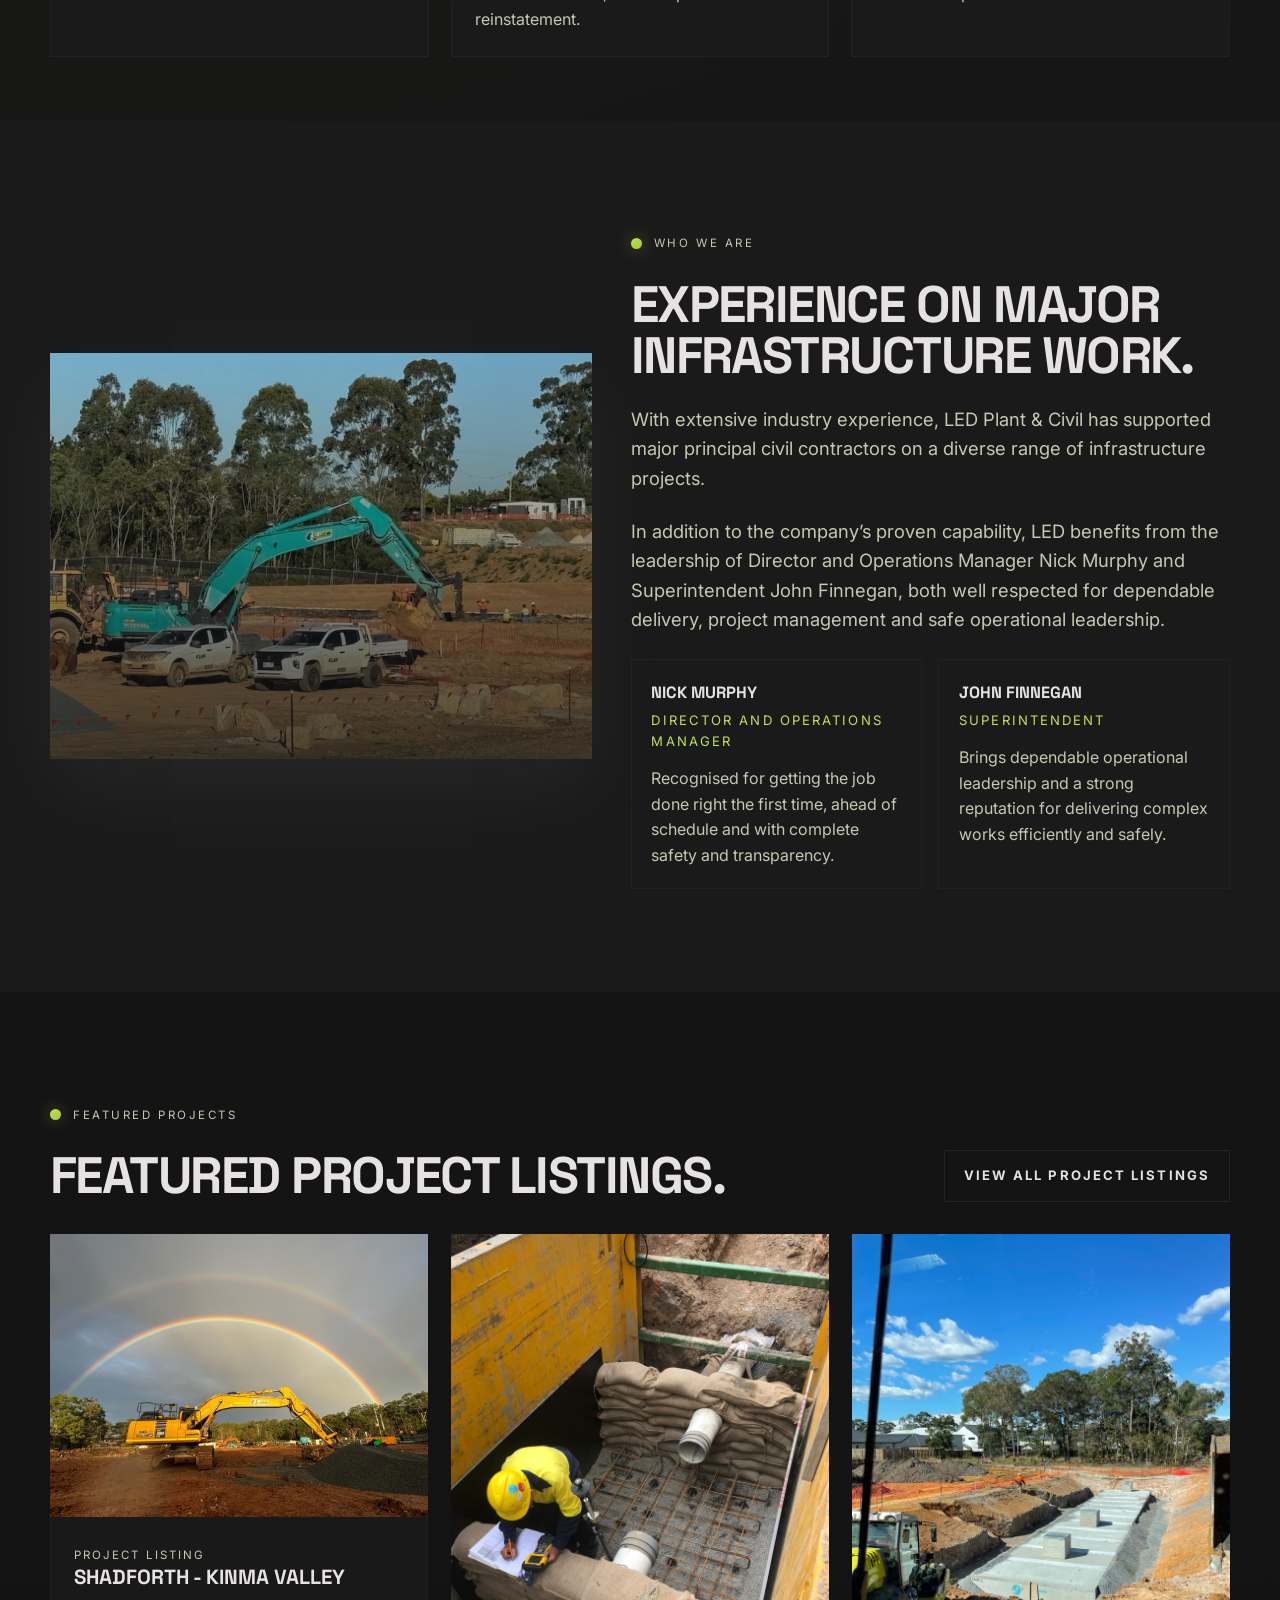
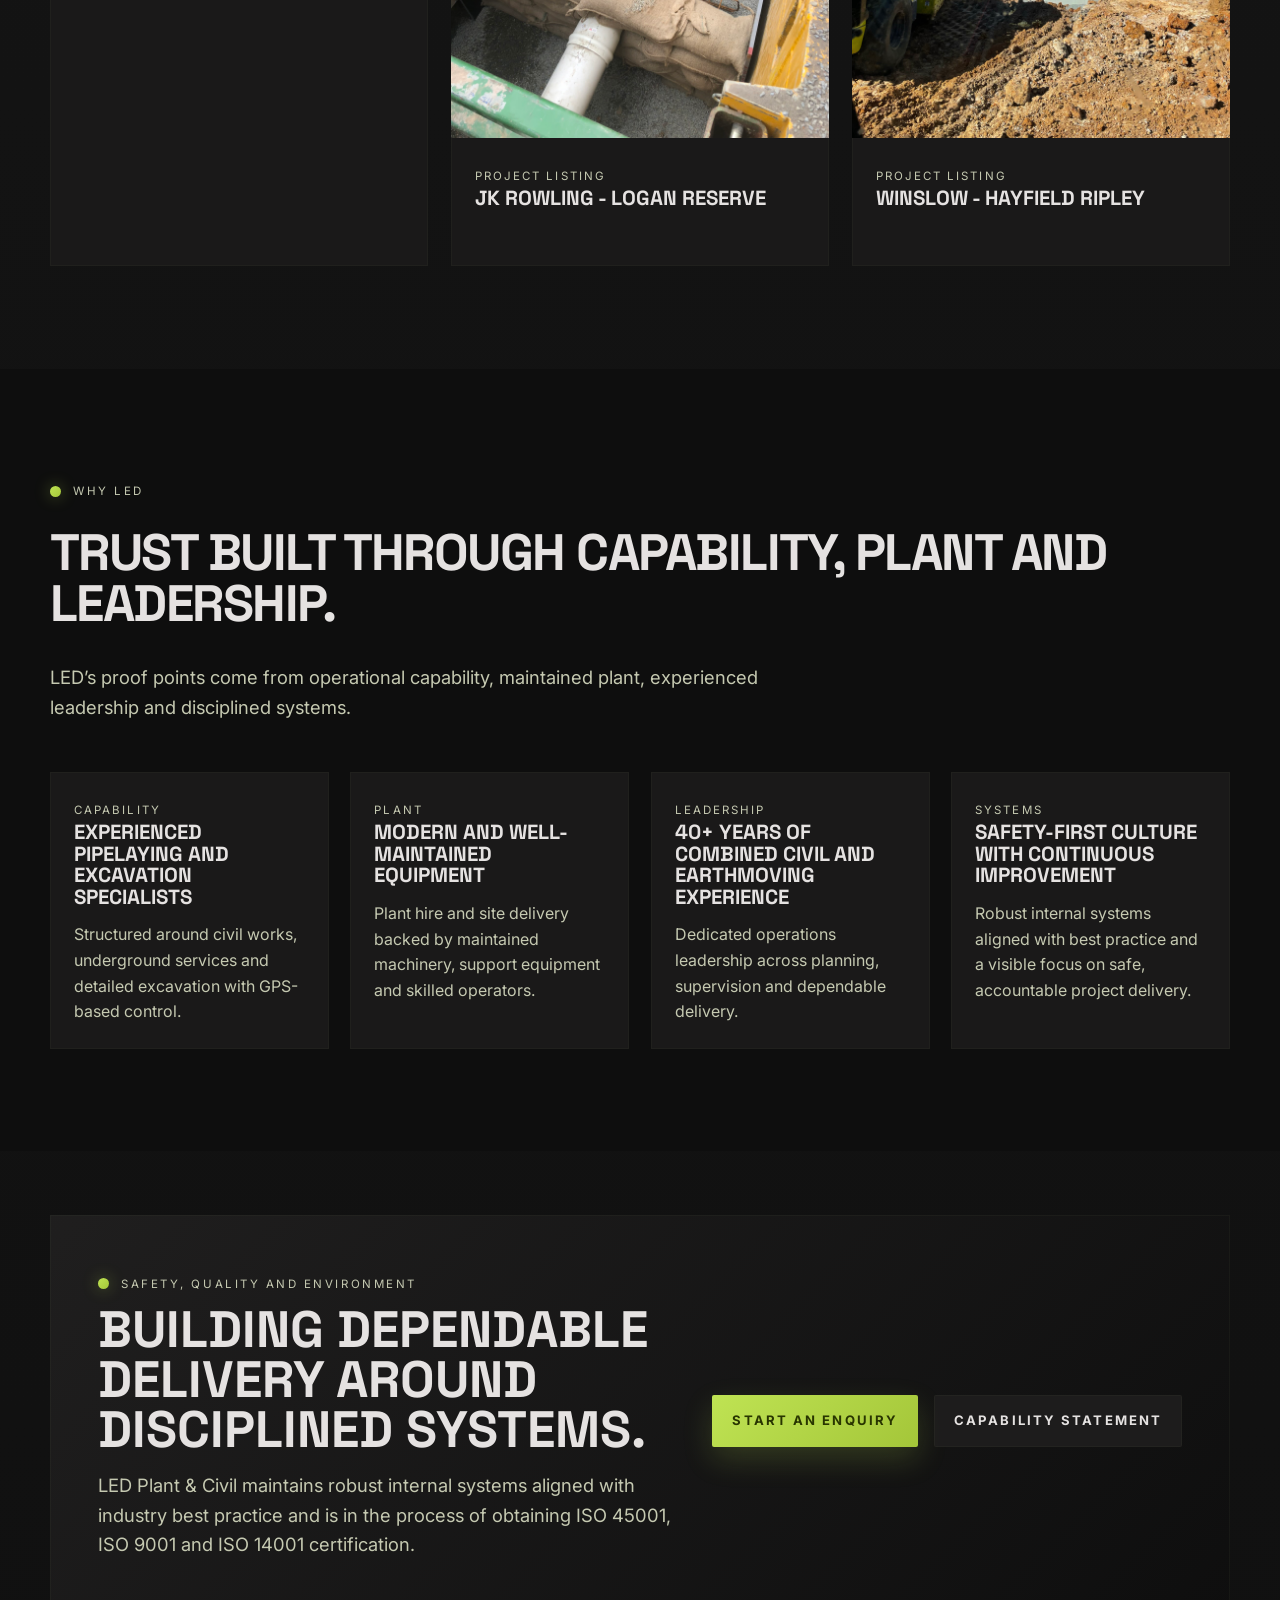
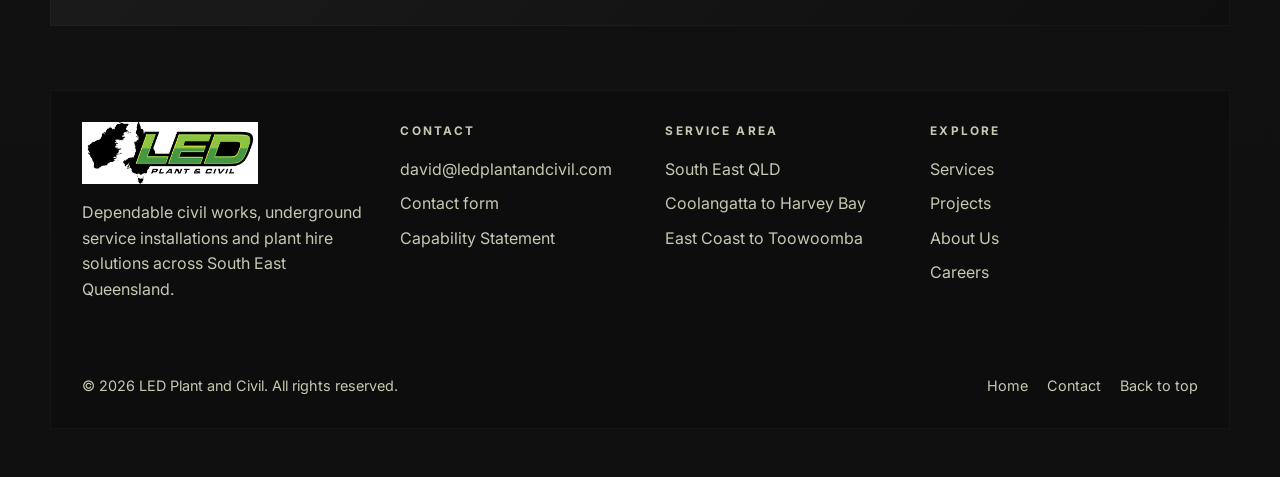
==== commit 3bf45420: "WIP: refine hero video and header" ====
--- a/site/public/index.html
+++ b/site/public/index.html
@@ -22,24 +22,39 @@
     <div data-site-header></div>
     <main>
       <section class="hero">
+        <div class="hero__background">
+          <video
+            class="hero__video"
+            data-adaptive-video
+            data-src-low="assets/media/hero-drone-360.mp4"
+            data-type-low="video/mp4"
+            data-src-medium="assets/media/hero-drone-480.webm"
+            data-type-medium="video/webm"
+            data-src-high="assets/media/hero-drone-1080.webm"
+            data-type-high="video/webm"
+            data-src-ultra="assets/media/hero-drone-2160.webm"
+            data-type-ultra="video/webm"
+            autoplay
+            muted
+            loop
+            playsinline
+            preload="none"
+            poster="assets/media/hero-still.jpg"
+          >
+            <img src="assets/media/hero-still.jpg" alt="LED Plant and Civil machinery on site">
+          </video>
+        </div>
         <div class="container hero__grid">
           <div class="hero__copy stack-lg">
-            <p class="eyebrow">South East QLD civil delivery</p>
             <h1 class="display">
               Civil works, underground services and <span>plant hire</span> done right the first time.
             </h1>
-            <p class="lede">
-              LED Plant and Civil deliver dependable civil works, earthworks, underground service
-              installations and plant hire solutions for developers and principal contractors across Southeast Queensland.
-            </p>
-            <p class="section-copy">
-              From early works right through to handover, we combine the right people, machinery and methods
-              to keep projects safe, compliant and on program.
-            </p>
             <div class="button-row">
               <a class="button button--primary" href="services.html">View Services</a>
               <a class="button button--secondary" href="contact.html">Contact Us</a>
             </div>
+          </div>
+          <div class="hero__lower">
             <ul class="hero__facts">
               <li>
                 <span class="label">Clients</span>
@@ -54,14 +69,6 @@
                 <strong>Early works to handover</strong>
               </li>
             </ul>
-          </div>
-          <div class="hero__media">
-            <div class="hero__media-frame">
-              <video autoplay muted loop playsinline poster="assets/media/hero-still.jpg">
-                <source src="assets/media/hero-drone.mp4" type="video/mp4">
-                <img src="assets/media/hero-still.jpg" alt="LED Plant and Civil machinery on site">
-              </video>
-            </div>
             <div class="hero__badge">
               <span class="label">Operational focus</span>
               <strong>Safe, compliant and technically precise outcomes.</strong>
--- a/site/public/assets/css/styles.css
+++ b/site/public/assets/css/styles.css
@@ -211,13 +211,7 @@
 }
 
 .site-header::before {
-  content: "";
-  position: absolute;
-  inset: 0;
-  background: rgba(14, 14, 14, 0.72);
-  backdrop-filter: blur(20px);
-  box-shadow: 0 18px 50px rgba(0, 0, 0, 0.28);
-  z-index: -1;
+  content: none;
 }
 
 .site-header__inner {
@@ -276,46 +270,76 @@
 
 .hero {
   position: relative;
-  padding: 4rem 0 3rem;
+  min-height: calc(100svh - 5.5rem);
+  padding: clamp(3.25rem, 6vw, 5rem) 0 2.25rem;
+  display: flex;
+  align-items: stretch;
+  overflow: hidden;
+  isolation: isolate;
+  background: var(--surface-lowest);
+}
+
+.hero__background {
+  position: absolute;
+  inset: 0;
+  z-index: -2;
+  overflow: hidden;
+}
+
+.hero__background::after {
+  content: "";
+  position: absolute;
+  inset: 0;
+  background:
+    linear-gradient(90deg, rgba(14, 14, 14, 0.56) 0%, rgba(14, 14, 14, 0.22) 40%, rgba(14, 14, 14, 0.38) 100%),
+    linear-gradient(180deg, rgba(14, 14, 14, 0.1) 0%, rgba(14, 14, 14, 0.28) 56%, rgba(14, 14, 14, 0.56) 100%);
 }
 
 .hero__grid {
   position: relative;
   display: grid;
-  grid-template-columns: minmax(0, 1.12fr) minmax(0, 0.88fr);
-  gap: clamp(1.5rem, 3vw, 3rem);
-  align-items: end;
+  grid-template-columns: minmax(0, 1fr);
+  align-content: end;
+  gap: 1.25rem;
+  min-height: 100%;
+  width: 100%;
 }
 
 .hero__copy {
   position: relative;
-  padding: clamp(2rem, 4vw, 4rem);
+  max-width: min(56rem, 100%);
+  padding: clamp(1.5rem, 3vw, 2.6rem) clamp(1.5rem, 3vw, 2.6rem) clamp(8.75rem, 16vw, 11rem);
 }
 
 .hero__copy::before {
-  content: "";
-  position: absolute;
-  inset: -2rem 6% -2rem -8vw;
-  background: linear-gradient(155deg, rgba(32, 31, 31, 0.92), rgba(14, 14, 14, 0.96));
-  box-shadow: var(--shadow);
-  z-index: -1;
+  content: none;
 }
 
 .hero__copy .button-row {
   margin-top: 2rem;
 }
 
+.hero__copy .eyebrow,
+.hero__copy .display,
+.hero__copy .lede,
+.hero__copy .section-copy {
+  text-shadow: 0 0.2rem 1.5rem rgba(14, 14, 14, 0.58);
+}
+
 .hero__facts {
   display: grid;
   grid-template-columns: repeat(3, minmax(0, 1fr));
   gap: 1rem;
-  margin: 2rem 0 0;
+  margin: 0;
+  padding: 0;
+  list-style: none;
 }
 
 .hero__facts li {
   padding: 1rem 1rem 1.1rem;
-  background: rgba(28, 27, 27, 0.65);
-  box-shadow: inset 0 0 0 1px var(--outline);
+  background: rgba(14, 14, 14, 0.54);
+  backdrop-filter: blur(16px);
+  box-shadow: inset 0 0 0 1px rgba(197, 201, 177, 0.12);
 }
 
 .hero__facts strong {
@@ -326,25 +350,32 @@
   color: var(--text);
 }
 
-.hero__media {
+.hero__lower {
+  position: absolute;
+  left: 0;
+  right: 0;
+  bottom: 0;
+  display: grid;
+  grid-template-columns: minmax(0, 3fr) minmax(16rem, 1fr);
+  gap: 1rem;
+  align-items: end;
+}
+
+.hero__video,
+.hero__background img,
+.image-frame img {
   position: relative;
-  min-height: min(42rem, 78vh);
-}
-
-.hero__media-frame,
+  width: 100%;
+  height: 100%;
+  object-fit: cover;
+}
+
 .image-frame {
   position: relative;
   overflow: hidden;
   background: var(--surface-lowest);
 }
 
-.hero__media-frame {
-  height: 100%;
-  min-height: 28rem;
-  box-shadow: var(--shadow);
-}
-
-.hero__media-frame::after,
 .image-frame::after {
   content: "";
   position: absolute;
@@ -352,24 +383,15 @@
   background: linear-gradient(to top, rgba(19, 19, 19, 0.75), rgba(19, 19, 19, 0.15));
 }
 
-.hero__media-frame video,
-.hero__media-frame img,
-.image-frame img {
-  width: 100%;
-  height: 100%;
-  object-fit: cover;
-}
-
 .hero__badge {
-  position: absolute;
-  right: 1rem;
-  bottom: 1rem;
+  position: relative;
   z-index: 1;
-  max-width: 16rem;
-  padding: 1rem;
-  background: rgba(14, 14, 14, 0.72);
+  max-width: none;
+  min-height: 100%;
+  padding: 1rem 1.15rem;
+  background: rgba(14, 14, 14, 0.62);
   backdrop-filter: blur(18px);
-  box-shadow: inset 0 0 0 1px var(--outline);
+  box-shadow: inset 0 0 0 1px rgba(197, 201, 177, 0.12);
 }
 
 .hero__badge strong {
@@ -873,8 +895,13 @@
     order: initial;
   }
 
-  .hero__copy::before {
-    inset: -1.25rem -1rem -1.25rem -1rem;
+  .hero__copy {
+    padding-bottom: 1.25rem;
+  }
+
+  .hero__lower {
+    position: static;
+    grid-template-columns: 1fr;
   }
 
   .hero__facts,
@@ -890,8 +917,8 @@
     grid-template-columns: 1fr;
   }
 
-  .hero__media {
-    min-height: 20rem;
+  .hero {
+    min-height: calc(100svh - 4.75rem);
   }
 }
 
@@ -901,7 +928,24 @@
   }
 
   .hero {
-    padding-top: 2.5rem;
+    min-height: calc(100svh - 4rem);
+    padding-top: 1.5rem;
+  }
+
+  .display {
+    font-size: clamp(2.45rem, 11vw, 3.5rem);
+  }
+
+  .hero__copy.stack-lg > * + * {
+    margin-top: 1rem;
+  }
+
+  .hero__facts {
+    display: none;
+  }
+
+  .hero__lower {
+    display: none;
   }
 
   .hero__copy,
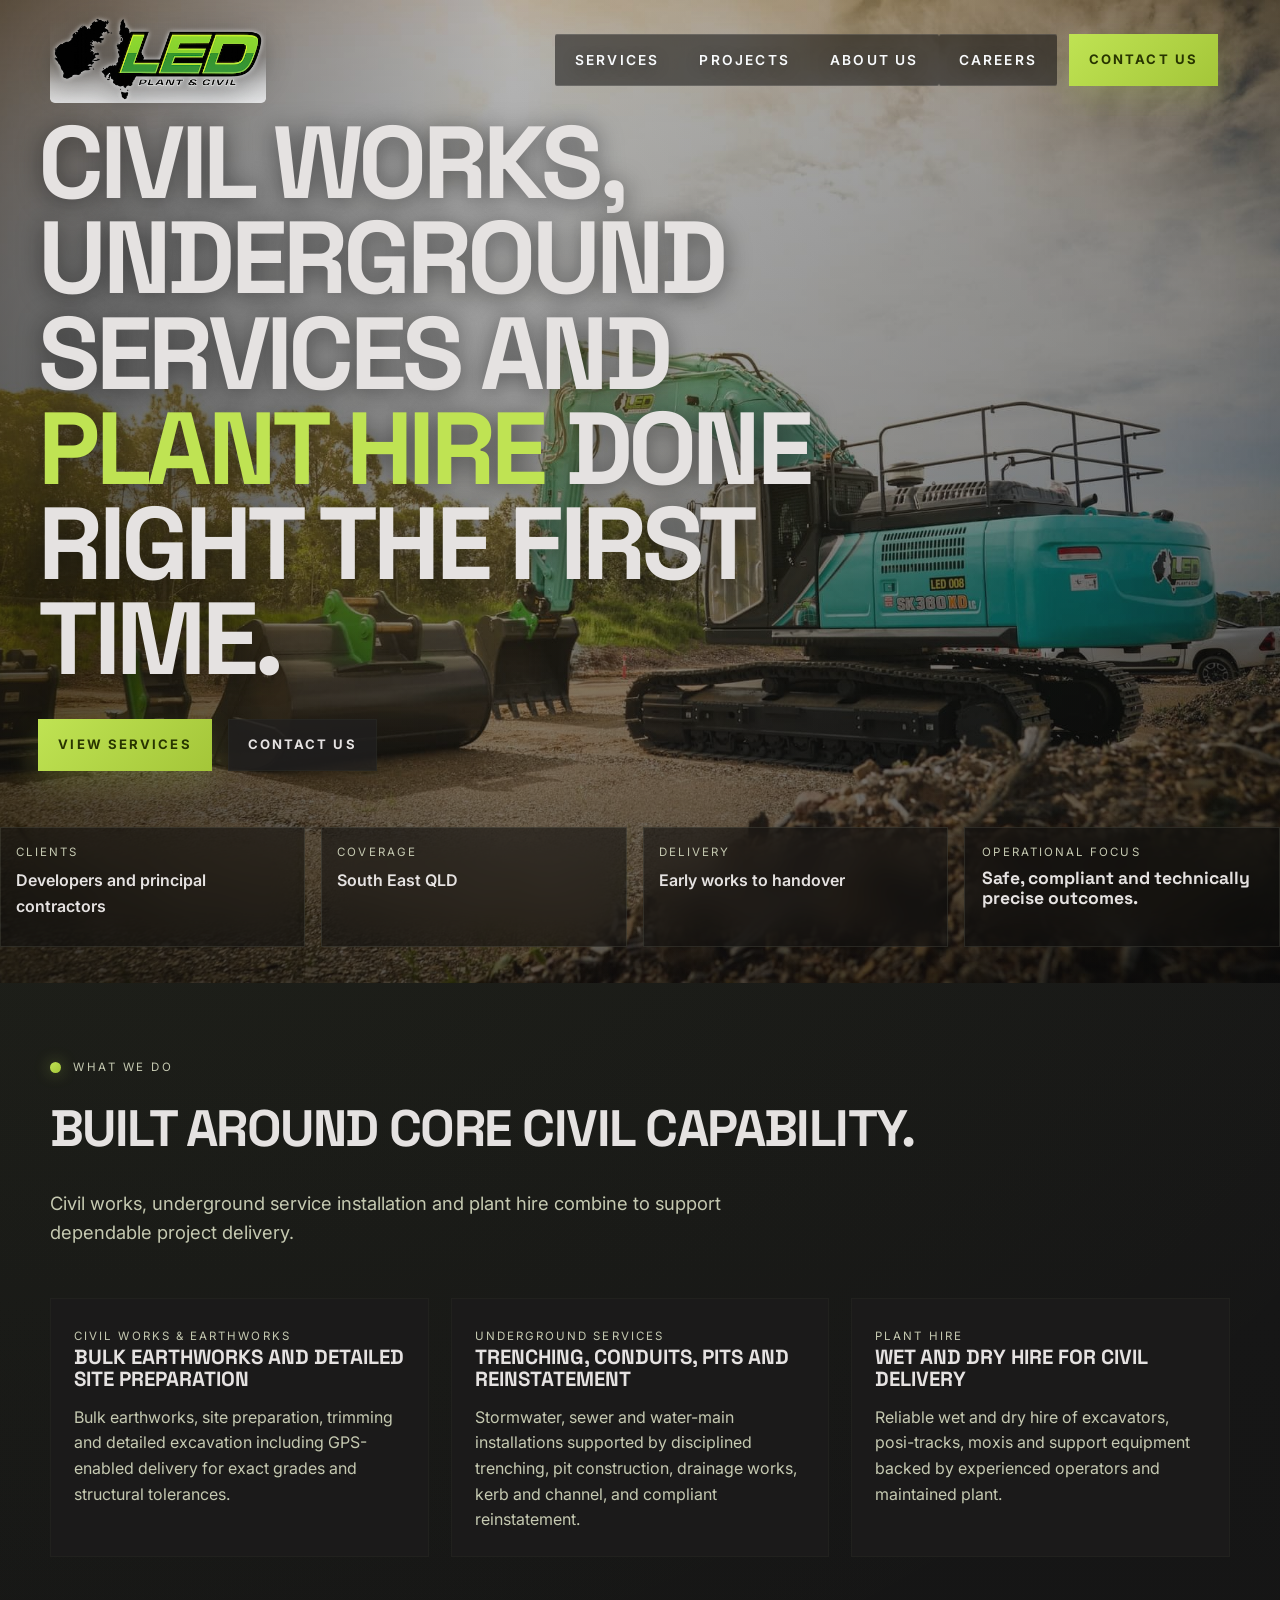
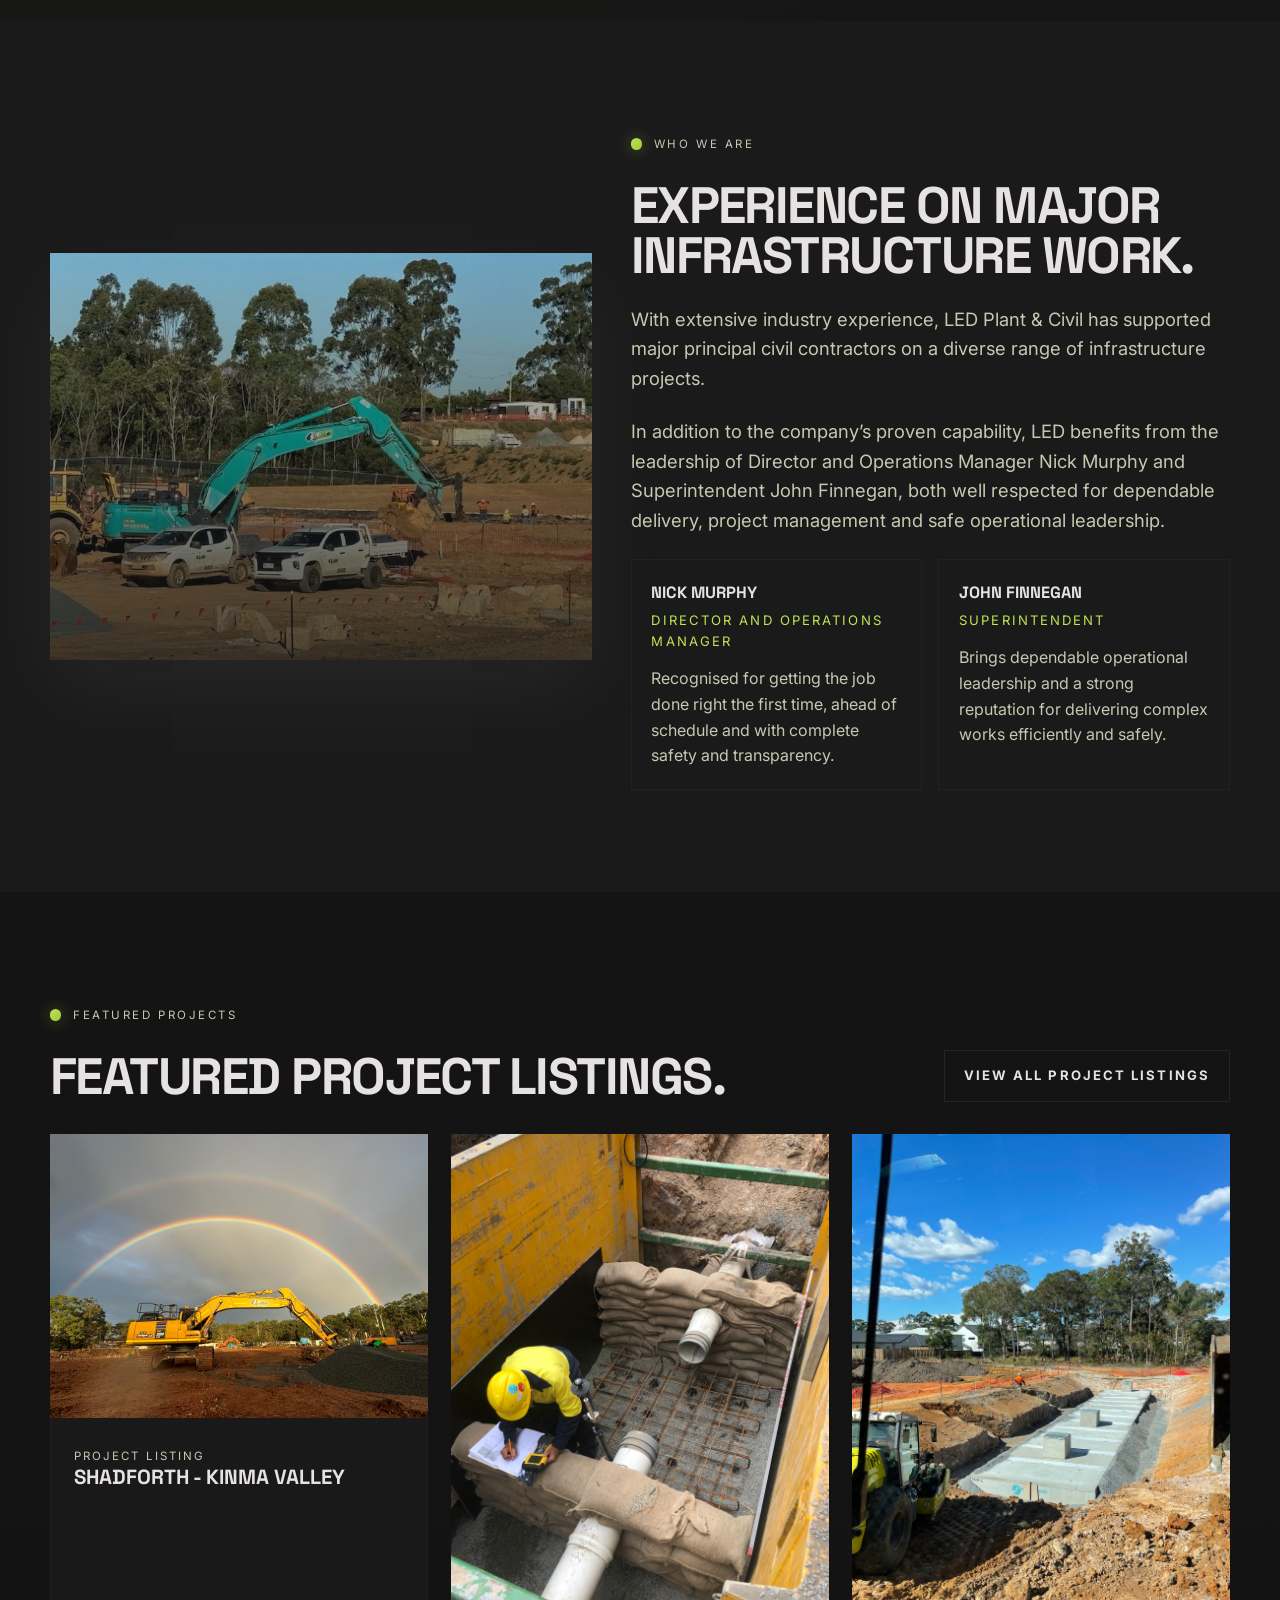
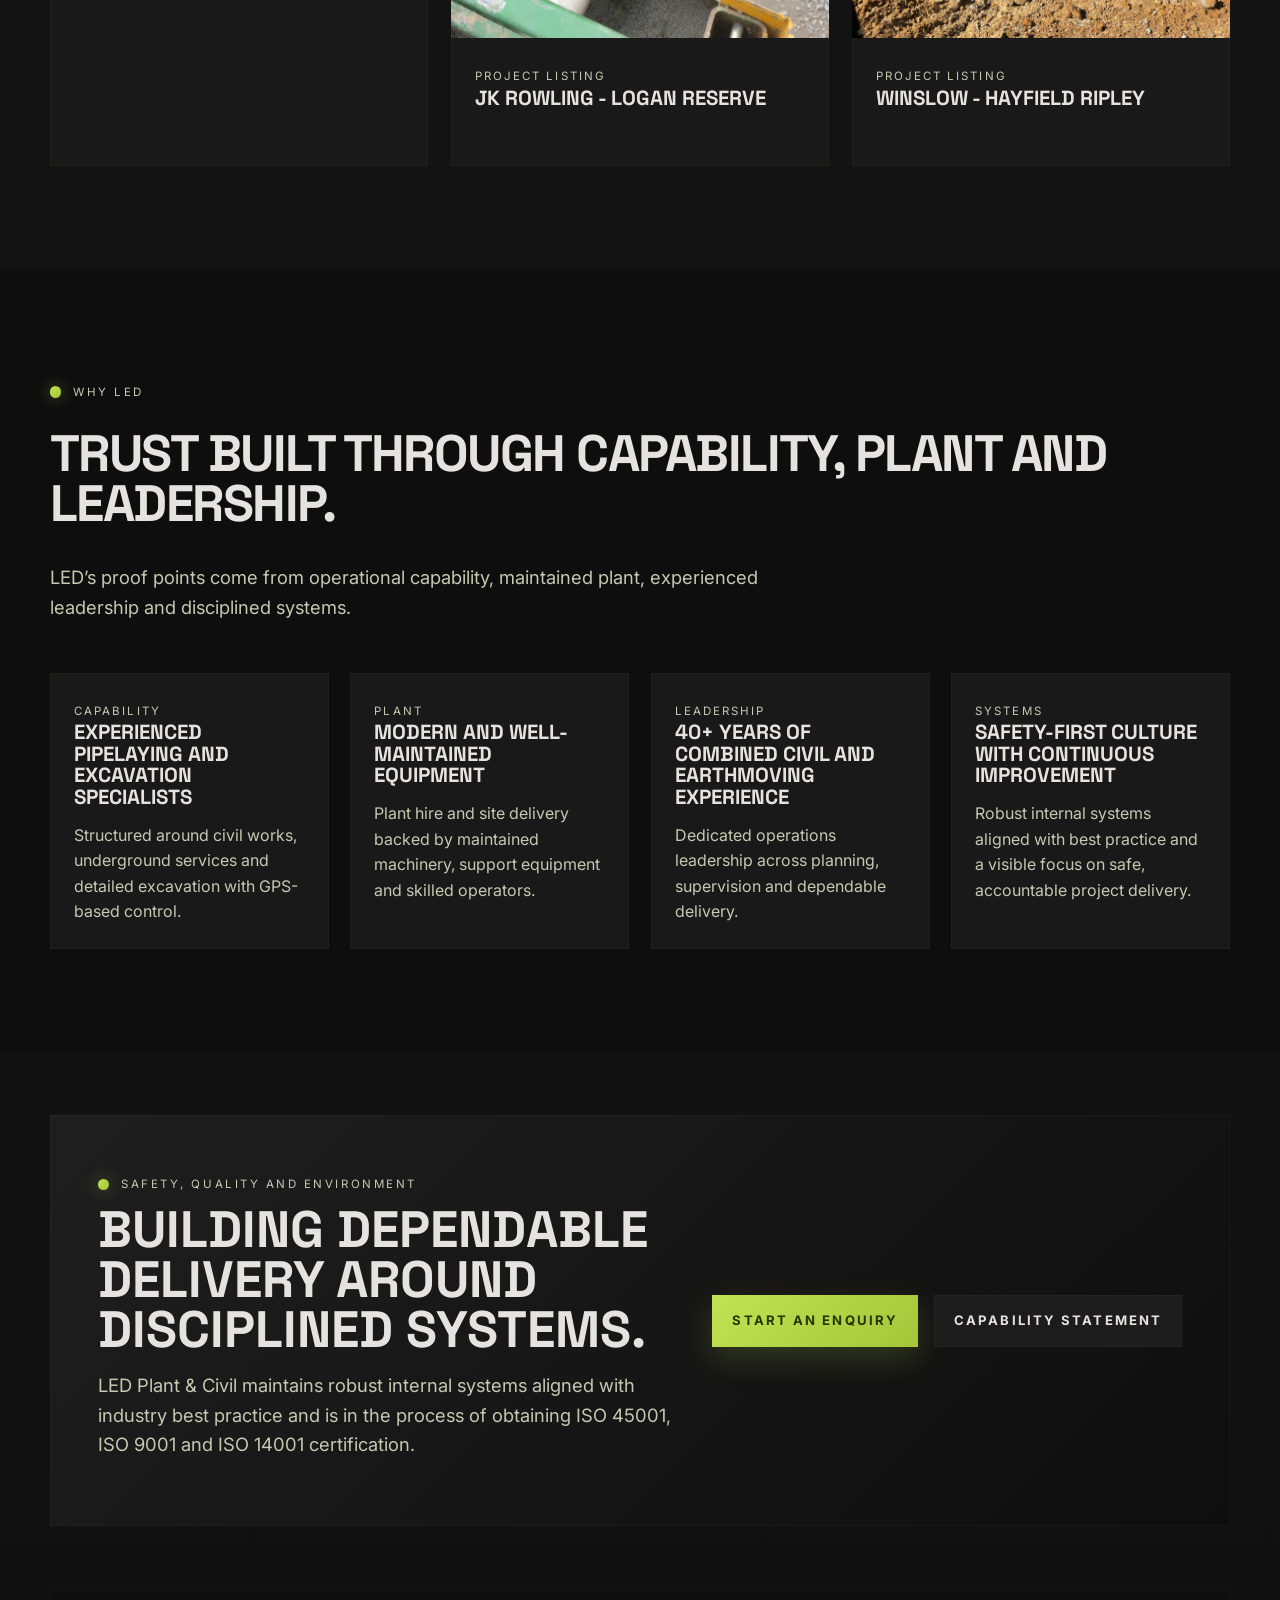
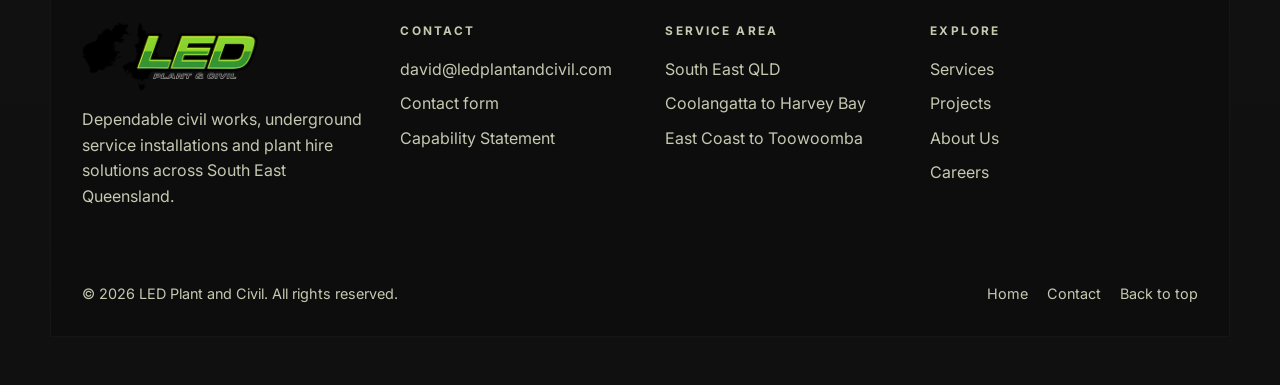
==== commit f4069220: "WIP: improve nav and logo treatment" ====
--- a/site/public/index.html
+++ b/site/public/index.html
@@ -14,7 +14,7 @@
       href="https://fonts.googleapis.com/css2?family=Inter:wght@400;500;600;700;800&family=Space+Grotesk:wght@500;700&display=swap"
       rel="stylesheet"
     >
-    <link rel="icon" href="assets/media/logo-mark.png" type="image/png">
+    <link rel="icon" href="assets/media/led-logo-382px.png" type="image/png">
     <link rel="stylesheet" href="assets/css/styles.css">
     <script src="assets/js/site.js" defer></script>
   </head>
--- a/site/public/assets/css/styles.css
+++ b/site/public/assets/css/styles.css
@@ -173,7 +173,7 @@
   min-height: 3.25rem;
   padding: 0 1.25rem;
   border: 0;
-  border-radius: var(--radius-sm);
+  border-radius: 0;
   font-size: 0.82rem;
   font-weight: 700;
   letter-spacing: 0.16em;
@@ -216,25 +216,47 @@
 
 .site-header__inner {
   display: grid;
-  grid-template-columns: auto 1fr auto auto;
+  grid-template-columns: auto 1fr auto;
   align-items: center;
-  gap: 1rem;
+  gap: 0.75rem;
+}
+
+.site-header__nav-group {
+  display: flex;
+  align-items: center;
+  justify-content: flex-end;
+  gap: 0.75rem;
+  width: 100%;
 }
 
 .brand {
   display: inline-flex;
   align-items: center;
+  padding: 0.15rem 0.25rem 0.2rem;
+  border-radius: 0.3rem;
+  background:
+    linear-gradient(
+      180deg,
+      rgba(248, 250, 252, 0) 0%,
+      rgba(248, 250, 252, 0.08) 46%,
+      rgba(248, 250, 252, 0.62) 78%,
+      rgba(248, 250, 252, 0.82) 100%
+    );
 }
 
 .brand img {
-  width: min(12rem, 42vw);
+  width: min(13rem, 48vw);
   height: auto;
+  filter:
+    drop-shadow(0 0 0.16rem rgba(248, 250, 252, 0.82))
+    drop-shadow(0 0.45rem 1rem rgba(14, 14, 14, 0.42));
 }
 
 .site-nav {
   display: flex;
-  justify-content: center;
-  gap: 1.75rem;
+  justify-content: flex-end;
+  gap: 0;
+  width: auto;
   font-size: 0.86rem;
   font-weight: 600;
   letter-spacing: 0.16em;
@@ -242,13 +264,58 @@
 }
 
 .site-nav a {
-  color: var(--text-muted);
-  transition: color 180ms ease;
+  display: inline-flex;
+  align-items: center;
+  justify-content: center;
+  min-height: 3.25rem;
+  padding: 0 1.25rem;
+  border-radius: var(--radius-sm);
+  background: rgba(14, 14, 14, 0.54);
+  color: #f8fafc;
+  text-shadow: 0 0.2rem 1rem rgba(14, 14, 14, 0.3);
+  backdrop-filter: blur(14px);
+  -webkit-backdrop-filter: blur(14px);
+  box-shadow:
+    inset 0 1px 0 rgba(248, 250, 252, 0.12),
+    inset 0 -1px 0 rgba(248, 250, 252, 0.12);
+  transition: transform 180ms ease, background 180ms ease, color 180ms ease, box-shadow 180ms ease;
+}
+
+.site-nav a,
+.header-cta {
+  min-height: 3.25rem;
+  padding: 0 1.25rem;
+}
+
+#primary-nav > a:first-child {
+  border-top-left-radius: var(--radius-sm);
+  border-bottom-left-radius: var(--radius-sm);
+  border-top-right-radius: 0;
+  border-bottom-right-radius: 0;
+}
+
+#primary-nav > a:nth-last-child(2) {
+  border-top-left-radius: 0;
+  border-bottom-left-radius: 0;
+  border-top-right-radius: var(--radius-sm);
+  border-bottom-right-radius: var(--radius-sm);
+}
+
+#primary-nav > a:not(:first-child):not(:nth-last-child(2)):not(:last-child) {
+  border-radius: 0;
+}
+
+#primary-nav > a:last-child {
+  border-radius: var(--radius-sm);
 }
 
 .site-nav a:hover,
 .site-nav a.is-current {
+  background: rgba(14, 14, 14, 0.54);
   color: var(--primary);
+  box-shadow:
+    inset 0 1px 0 rgba(191, 227, 83, 0.32),
+    inset 0 -1px 0 rgba(191, 227, 83, 0.32);
 }
 
 .header-cta {
@@ -259,13 +326,60 @@
   display: none;
   align-items: center;
   justify-content: center;
-  min-width: 2.9rem;
-  min-height: 2.9rem;
+  min-width: 3.25rem;
+  min-height: 3.25rem;
   border: 0;
   border-radius: var(--radius-sm);
-  background: rgba(32, 31, 31, 0.84);
-  color: var(--text);
-  box-shadow: inset 0 0 0 1px var(--outline);
+  background: rgba(14, 14, 14, 0.54);
+  color: #f8fafc;
+  backdrop-filter: blur(14px);
+  -webkit-backdrop-filter: blur(14px);
+  box-shadow:
+    inset 0 1px 0 rgba(248, 250, 252, 0.12),
+    inset 0 -1px 0 rgba(248, 250, 252, 0.12);
+}
+
+.menu-toggle__icon {
+  position: relative;
+  display: inline-flex;
+  width: 1.2rem;
+  height: 0.95rem;
+}
+
+.menu-toggle__line {
+  position: absolute;
+  left: 0;
+  width: 100%;
+  height: 2px;
+  border-radius: 999px;
+  background: currentColor;
+  transition: transform 180ms ease, opacity 180ms ease, top 180ms ease;
+}
+
+.menu-toggle__line:nth-child(1) {
+  top: 0;
+}
+
+.menu-toggle__line:nth-child(2) {
+  top: calc(50% - 1px);
+}
+
+.menu-toggle__line:nth-child(3) {
+  top: calc(100% - 2px);
+}
+
+.menu-toggle[aria-expanded="true"] .menu-toggle__line:nth-child(1) {
+  top: calc(50% - 1px);
+  transform: rotate(45deg);
+}
+
+.menu-toggle[aria-expanded="true"] .menu-toggle__line:nth-child(2) {
+  opacity: 0;
+}
+
+.menu-toggle[aria-expanded="true"] .menu-toggle__line:nth-child(3) {
+  top: calc(50% - 1px);
+  transform: rotate(-45deg);
 }
 
 .hero {
@@ -336,6 +450,10 @@
 }
 
 .hero__facts li {
+  display: flex;
+  flex-direction: column;
+  justify-content: flex-start;
+  min-height: 7.5rem;
   padding: 1rem 1rem 1.1rem;
   background: rgba(14, 14, 14, 0.54);
   backdrop-filter: blur(16px);
@@ -384,10 +502,13 @@
 }
 
 .hero__badge {
+  display: flex;
+  flex-direction: column;
+  justify-content: flex-start;
   position: relative;
   z-index: 1;
   max-width: none;
-  min-height: 100%;
+  min-height: 7.5rem;
   padding: 1rem 1.15rem;
   background: rgba(14, 14, 14, 0.62);
   backdrop-filter: blur(18px);
@@ -850,32 +971,54 @@
 
 @media (max-width: 980px) {
   .site-header__inner {
-    grid-template-columns: auto 1fr auto;
+    grid-template-columns: auto auto;
+    justify-content: space-between;
   }
 
   .menu-toggle {
     display: inline-flex;
   }
 
-  .site-nav {
+  .site-header__nav-group {
     position: absolute;
     left: 1.25rem;
     right: 1.25rem;
     top: calc(100% + 0.6rem);
     display: none;
+    gap: 0.85rem;
+    padding: 1rem;
+    background: rgba(14, 14, 14, 0.9);
+    backdrop-filter: blur(18px);
+    -webkit-backdrop-filter: blur(18px);
+    box-shadow: var(--shadow);
+  }
+
+  .site-header__nav-group.is-open {
+    display: grid;
+  }
+
+  .site-nav {
     flex-direction: column;
-    align-items: flex-start;
-    padding: 1.2rem;
-    background: rgba(14, 14, 14, 0.94);
-    box-shadow: inset 0 0 0 1px var(--outline), var(--shadow);
-  }
-
-  .site-nav.is-open {
-    display: flex;
+    align-items: stretch;
+    width: 100%;
+    gap: 0.65rem;
+  }
+
+  #primary-nav > a,
+  #primary-nav > a:first-child,
+  #primary-nav > a:nth-last-child(2),
+  #primary-nav > a:last-child {
+    border-radius: var(--radius-sm);
+  }
+
+  .site-nav a {
+    width: 100%;
+    justify-content: flex-start;
   }
 
   .header-cta {
-    display: none;
+    display: inline-flex;
+    width: 100%;
   }
 
   .hero__grid,
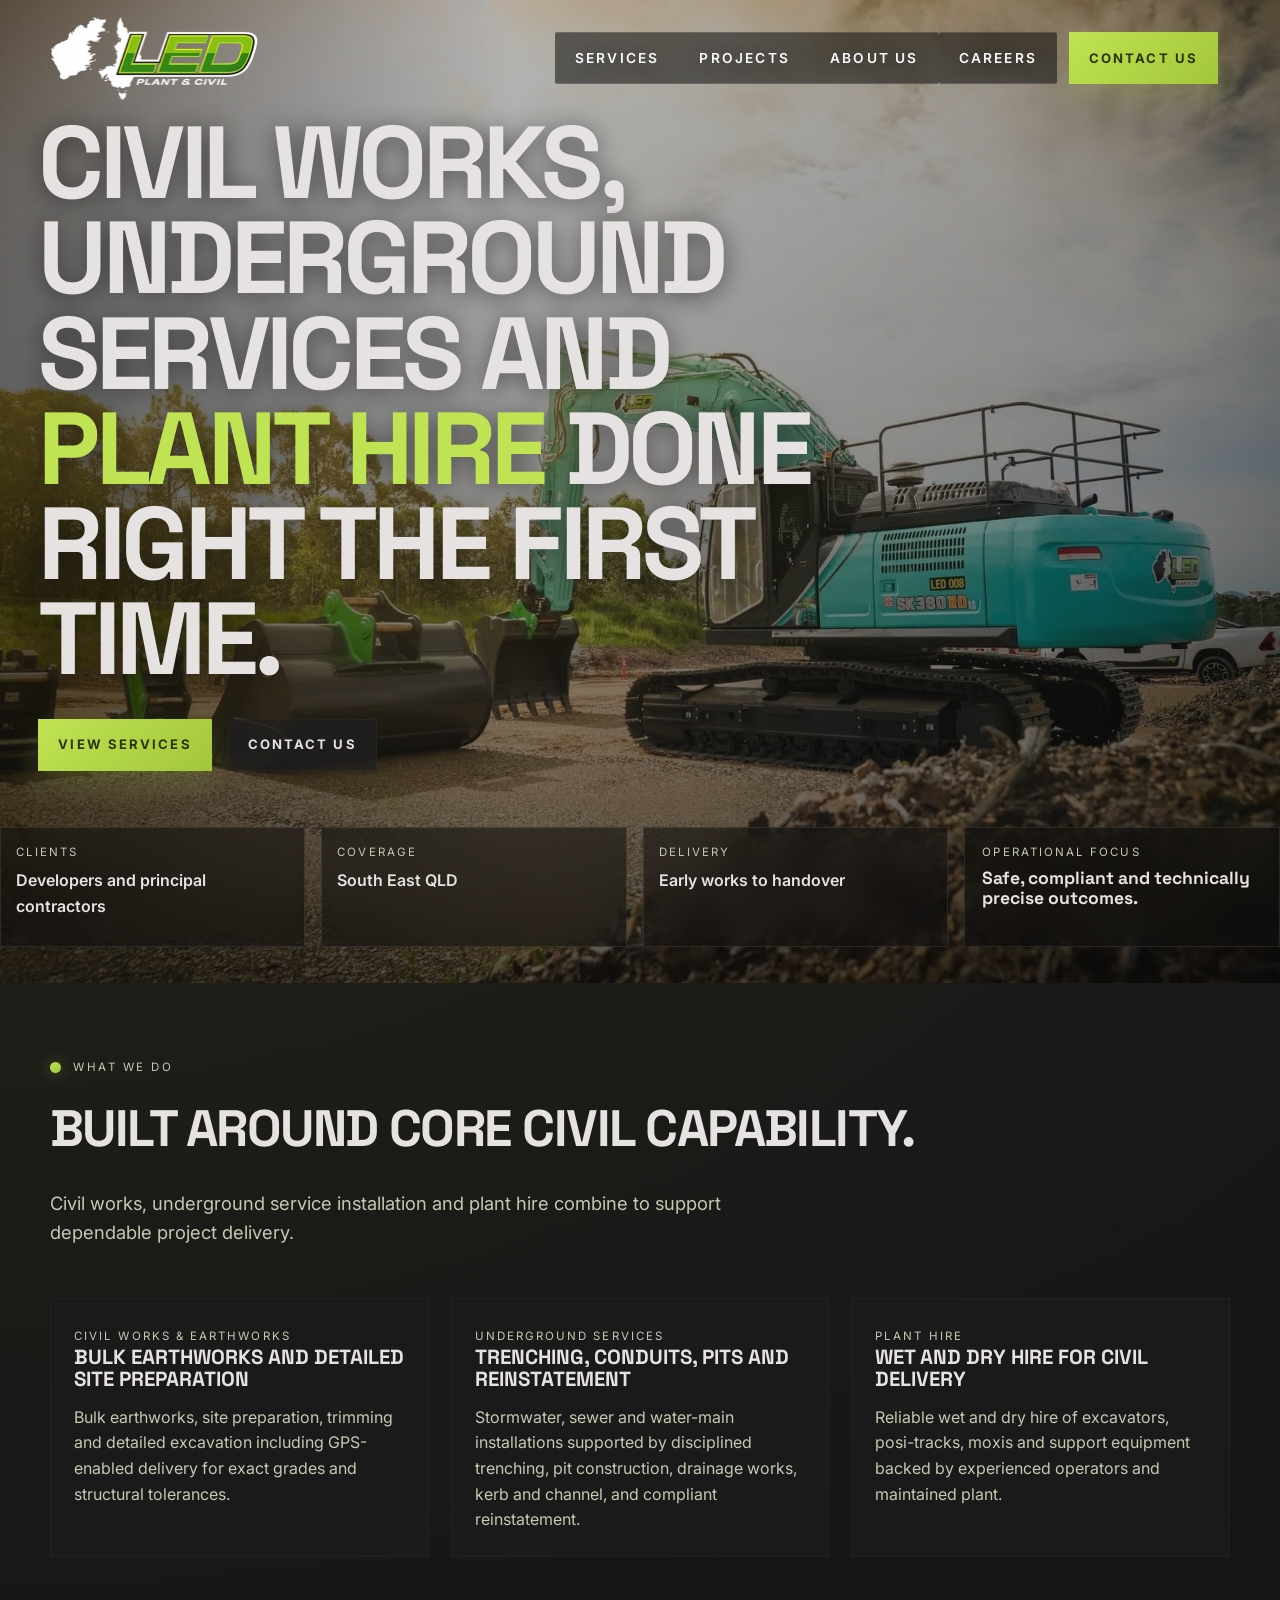
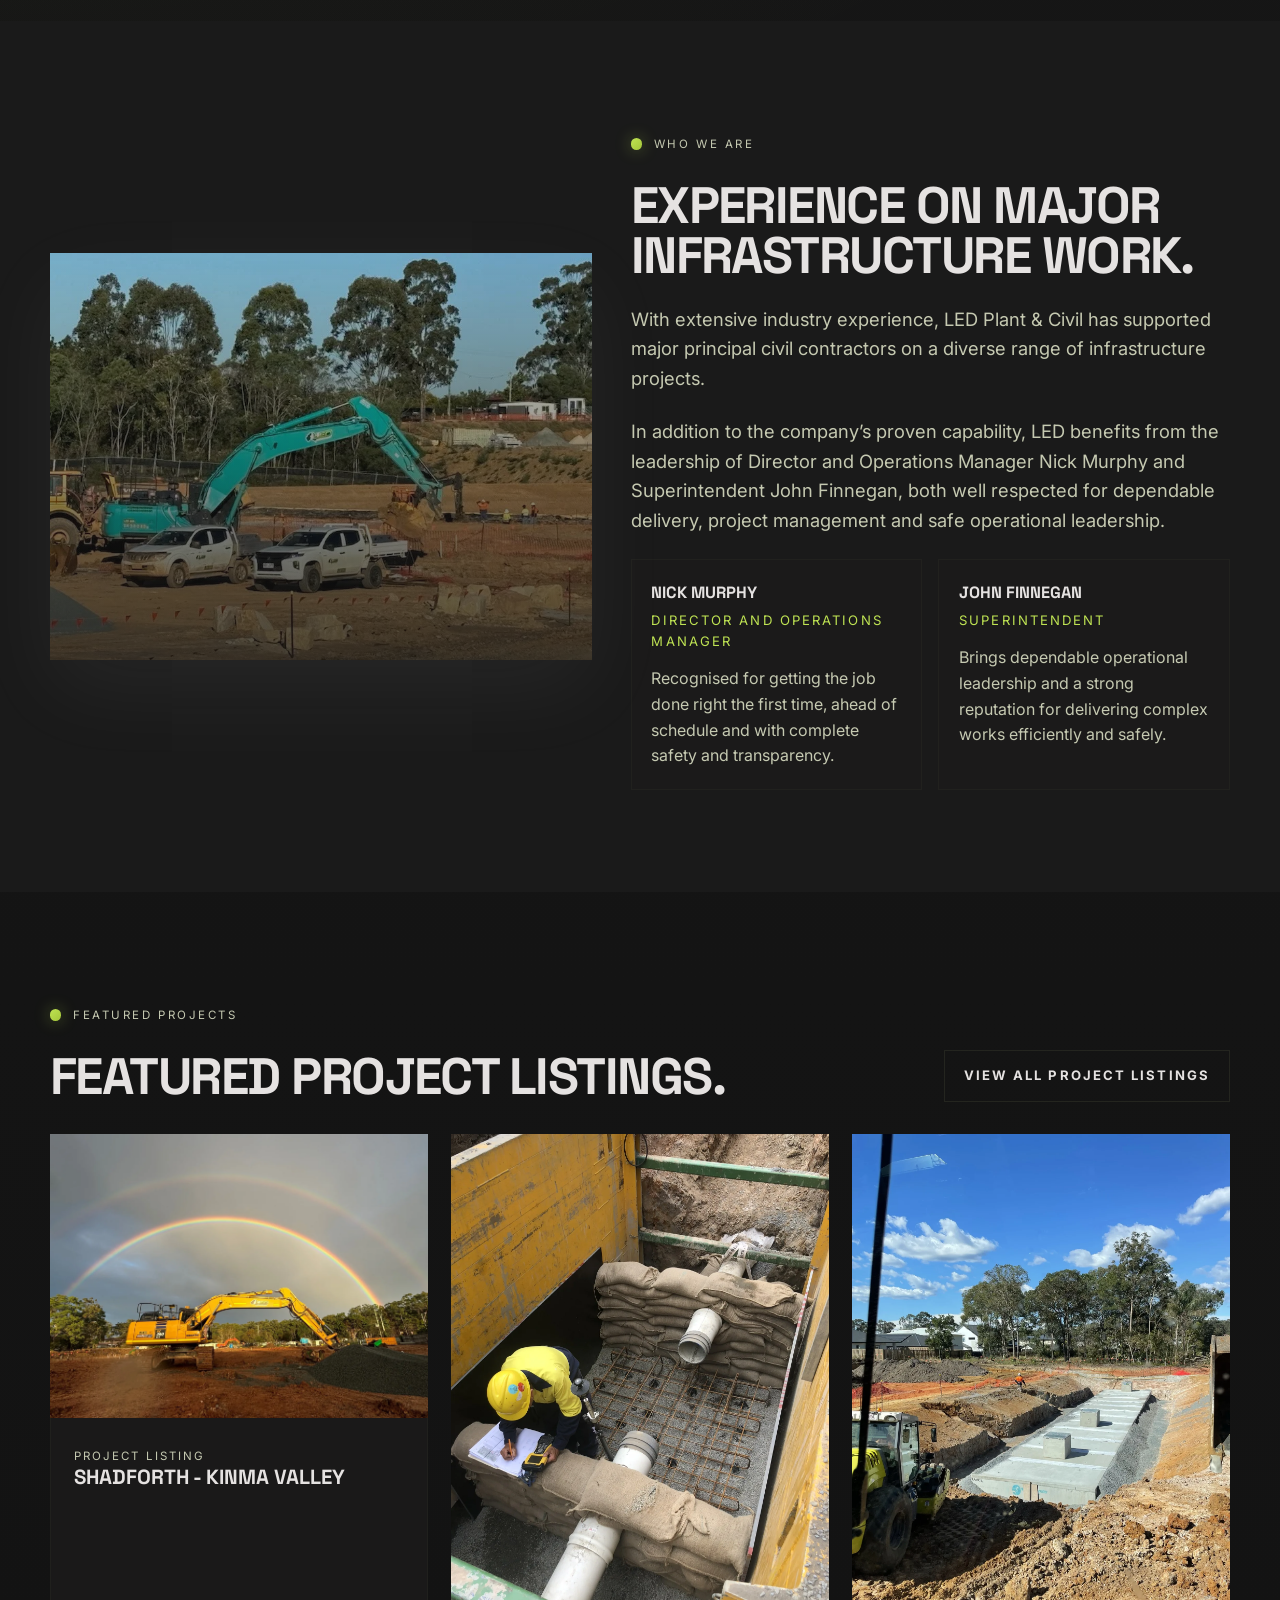
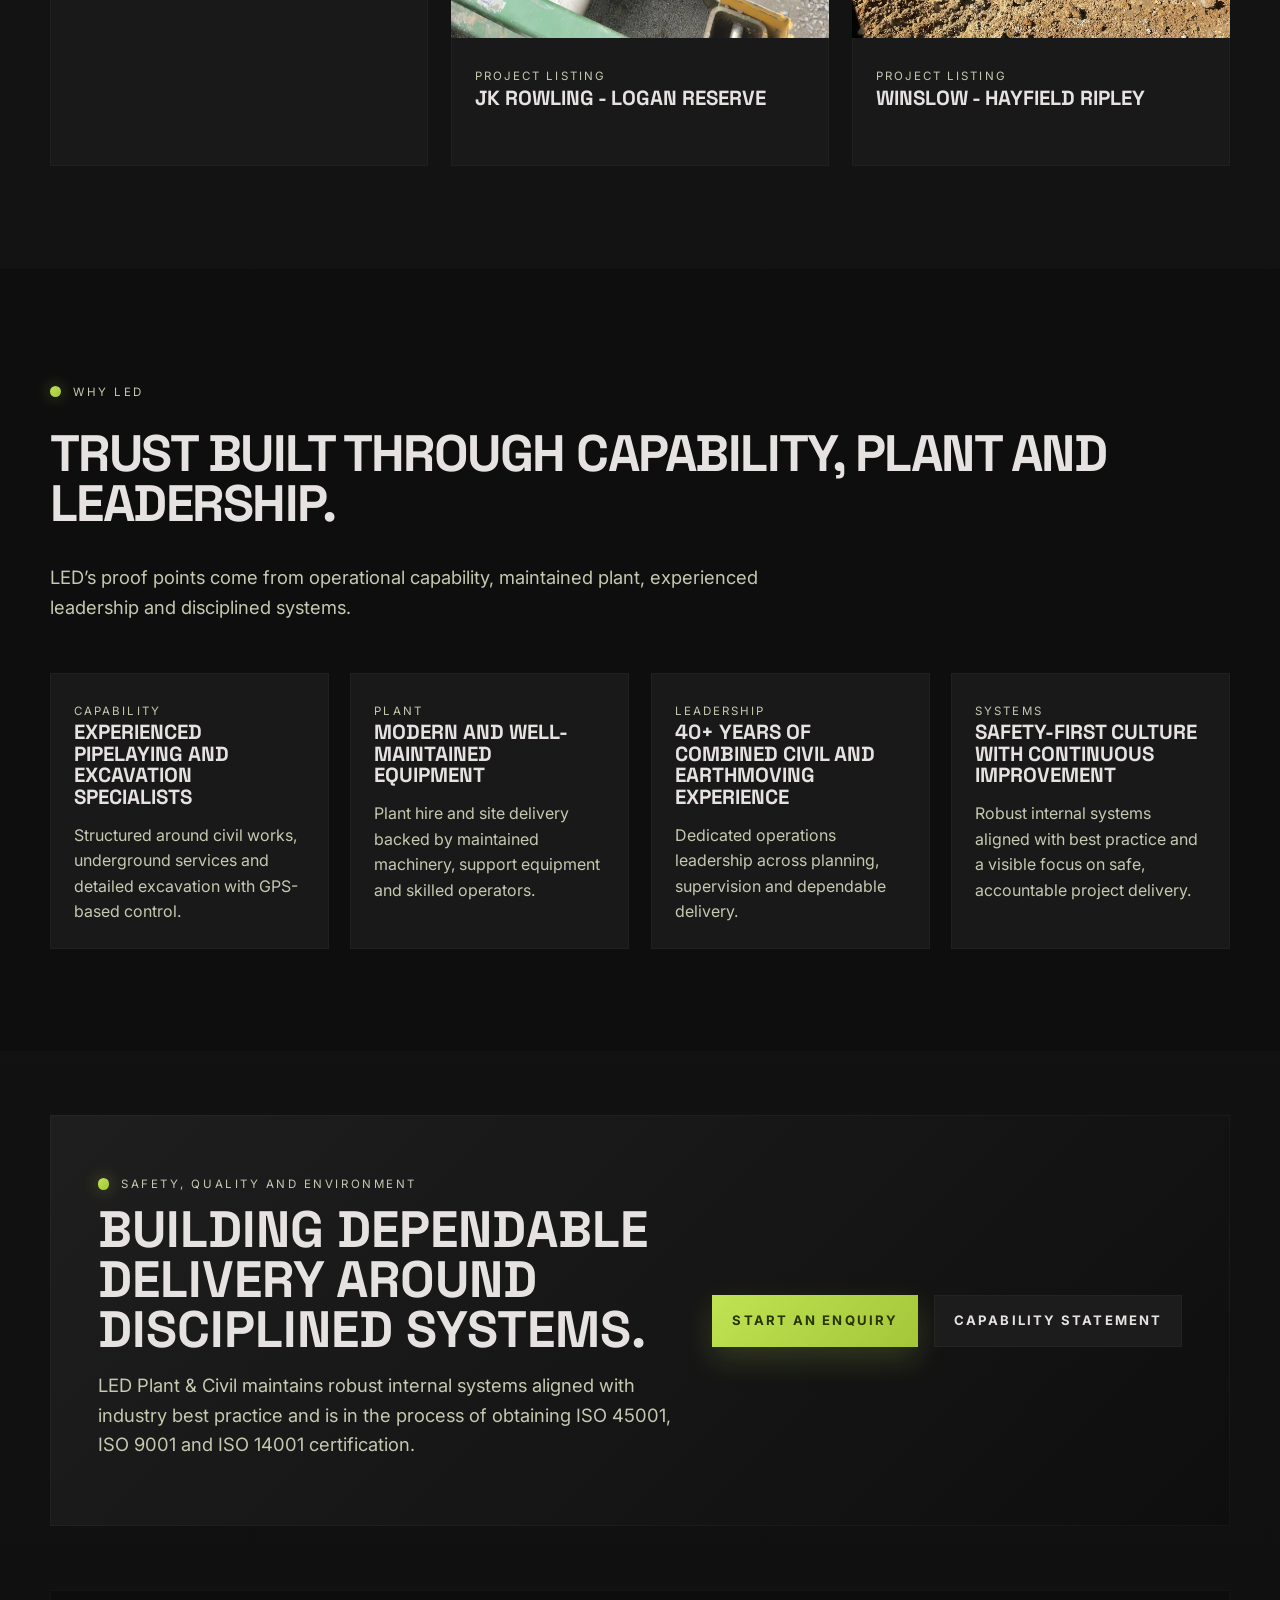
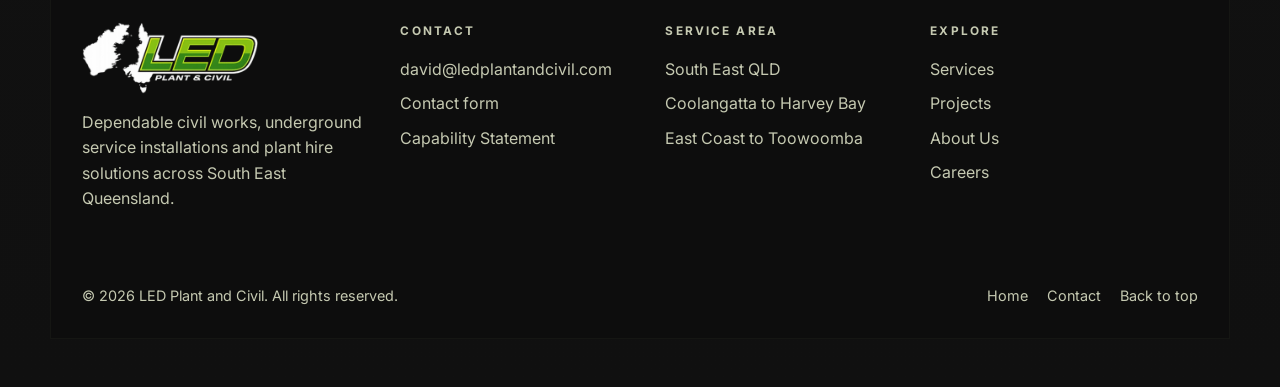
==== commit 5864b84a: "WIP: optimize site imagery and logo" ====
--- a/site/public/index.html
+++ b/site/public/index.html
@@ -14,7 +14,7 @@
       href="https://fonts.googleapis.com/css2?family=Inter:wght@400;500;600;700;800&family=Space+Grotesk:wght@500;700&display=swap"
       rel="stylesheet"
     >
-    <link rel="icon" href="assets/media/led-logo-382px.png" type="image/png">
+    <link rel="icon" href="assets/media/led-logo-inverse-470px.webp" type="image/webp">
     <link rel="stylesheet" href="assets/css/styles.css">
     <script src="assets/js/site.js" defer></script>
   </head>
@@ -39,9 +39,9 @@
             loop
             playsinline
             preload="none"
-            poster="assets/media/hero-still.jpg"
+            poster="assets/media/hero-still.webp"
           >
-            <img src="assets/media/hero-still.jpg" alt="LED Plant and Civil machinery on site">
+            <img src="assets/media/hero-still.webp" alt="LED Plant and Civil machinery on site">
           </video>
         </div>
         <div class="container hero__grid">
@@ -120,7 +120,7 @@
       <section class="section section--tone">
         <div class="container split-section">
           <div class="image-frame">
-            <img src="assets/media/about-site.jpg" alt="LED Plant and Civil crew and machinery in operation">
+            <img src="assets/media/about-site.webp" alt="LED Plant and Civil crew and machinery in operation">
           </div>
           <div class="stack-lg">
             <div class="stack-md">
@@ -166,7 +166,7 @@
           <div class="project-grid">
             <article class="project-card">
               <div class="project-card__media">
-                <img src="assets/media/project-kinma.jpg" alt="Project imagery for Shadforth - Kinma Valley">
+                <img src="assets/media/project-kinma.webp" alt="Project imagery for Shadforth - Kinma Valley">
               </div>
               <div class="project-card__body">
                 <span class="label">Project listing</span>
@@ -175,7 +175,7 @@
             </article>
             <article class="project-card">
               <div class="project-card__media">
-                <img src="assets/media/project-logan.jpg" alt="Project imagery for JK Rowling - Logan Reserve">
+                <img src="assets/media/project-logan.webp" alt="Project imagery for JK Rowling - Logan Reserve">
               </div>
               <div class="project-card__body">
                 <span class="label">Project listing</span>
@@ -184,7 +184,7 @@
             </article>
             <article class="project-card">
               <div class="project-card__media">
-                <img src="assets/media/project-ripley.jpg" alt="Project imagery for Winslow - Hayfield Ripley">
+                <img src="assets/media/project-ripley.webp" alt="Project imagery for Winslow - Hayfield Ripley">
               </div>
               <div class="project-card__body">
                 <span class="label">Project listing</span>
--- a/site/public/assets/css/styles.css
+++ b/site/public/assets/css/styles.css
@@ -232,24 +232,11 @@
 .brand {
   display: inline-flex;
   align-items: center;
-  padding: 0.15rem 0.25rem 0.2rem;
-  border-radius: 0.3rem;
-  background:
-    linear-gradient(
-      180deg,
-      rgba(248, 250, 252, 0) 0%,
-      rgba(248, 250, 252, 0.08) 46%,
-      rgba(248, 250, 252, 0.62) 78%,
-      rgba(248, 250, 252, 0.82) 100%
-    );
 }
 
 .brand img {
   width: min(13rem, 48vw);
   height: auto;
-  filter:
-    drop-shadow(0 0 0.16rem rgba(248, 250, 252, 0.82))
-    drop-shadow(0 0.45rem 1rem rgba(14, 14, 14, 0.42));
 }
 
 .site-nav {
@@ -975,6 +962,10 @@
     justify-content: space-between;
   }
 
+  body[data-page="projects"] .page-hero .panel--media {
+    display: none;
+  }
+
   .menu-toggle {
     display: inline-flex;
   }
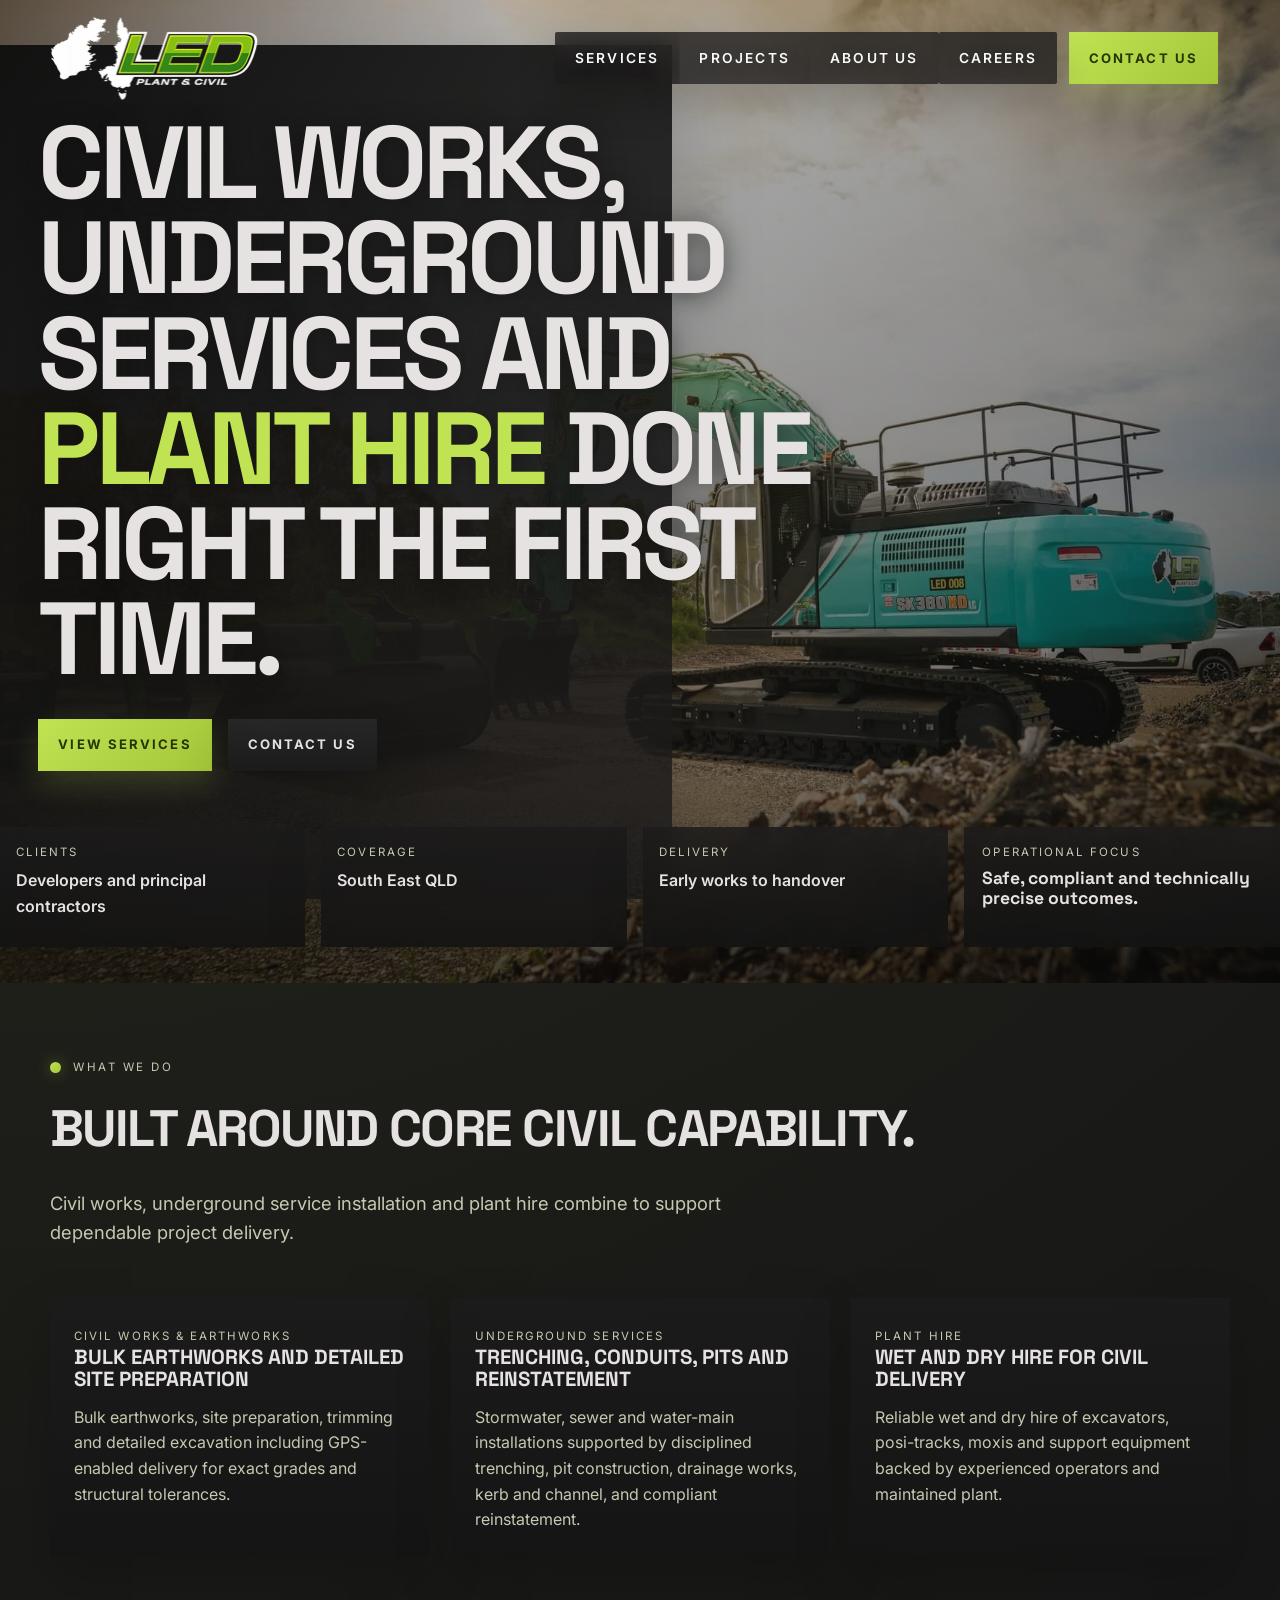
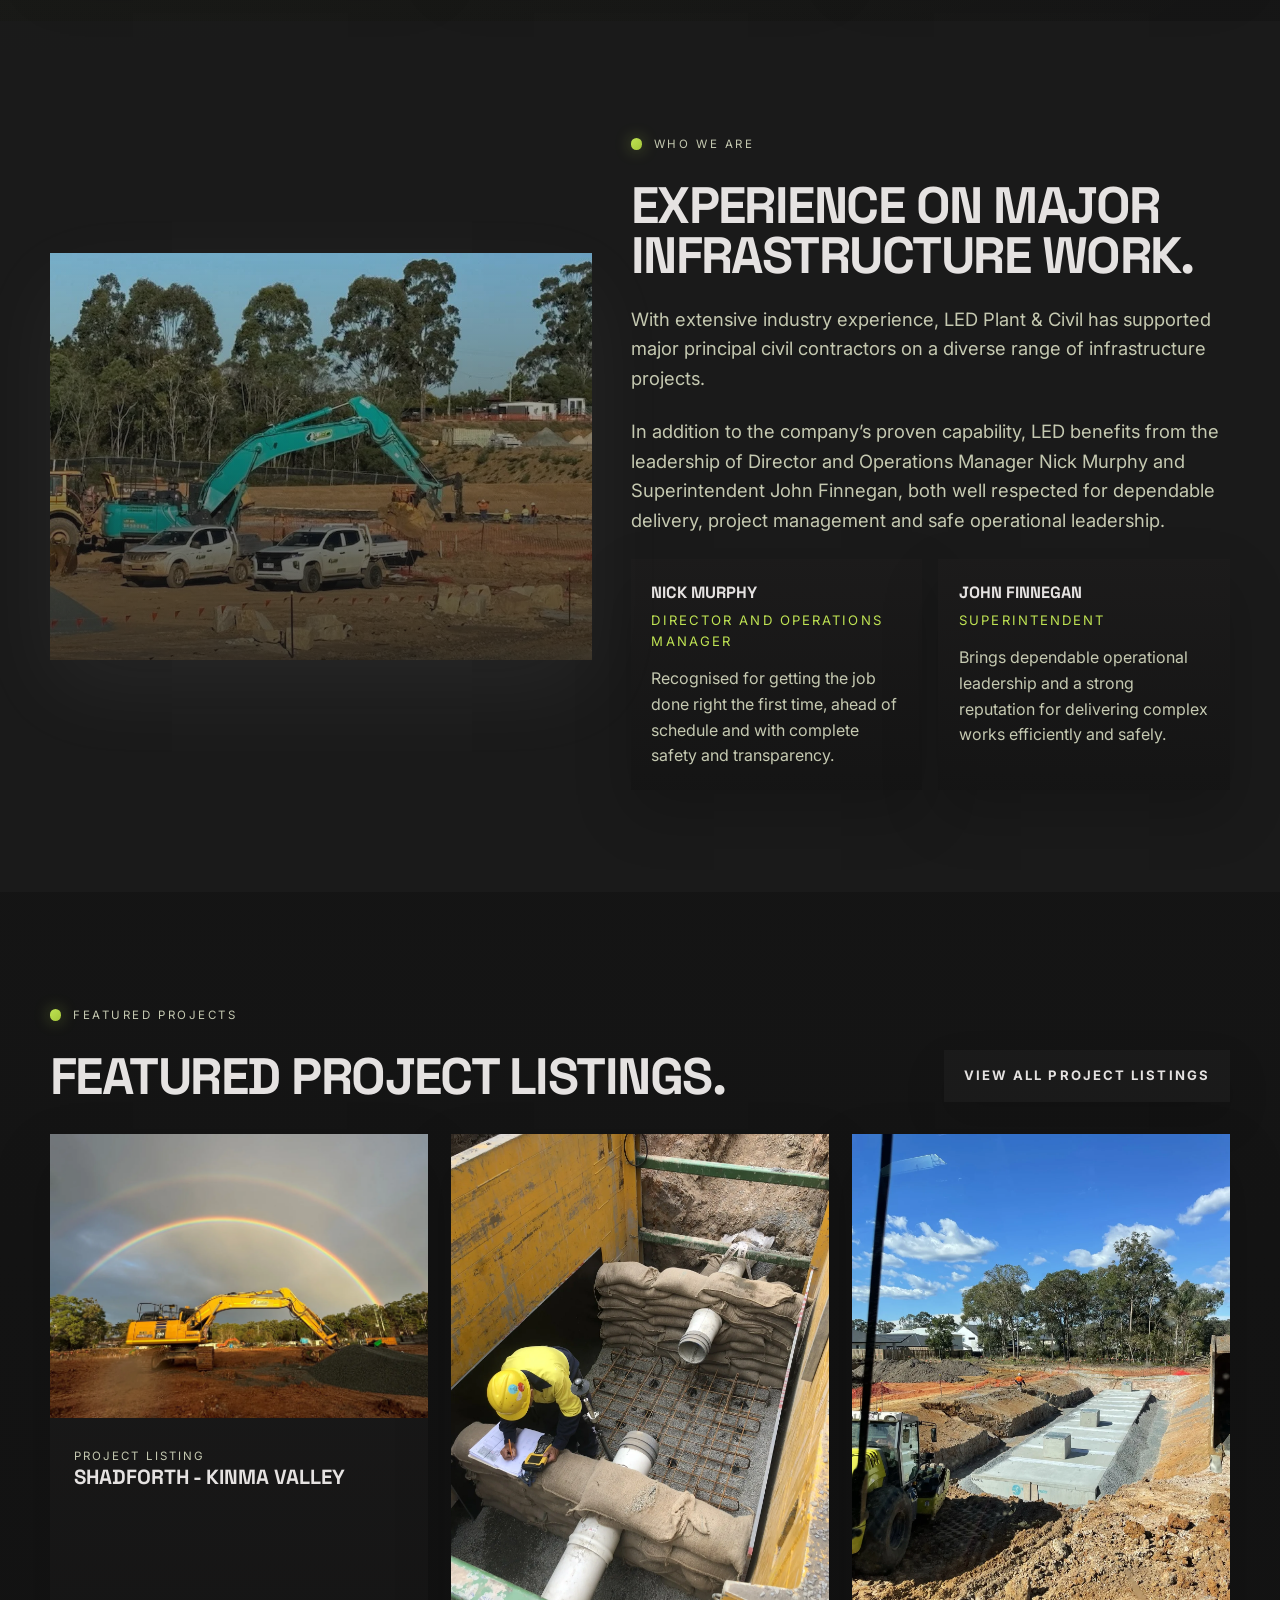
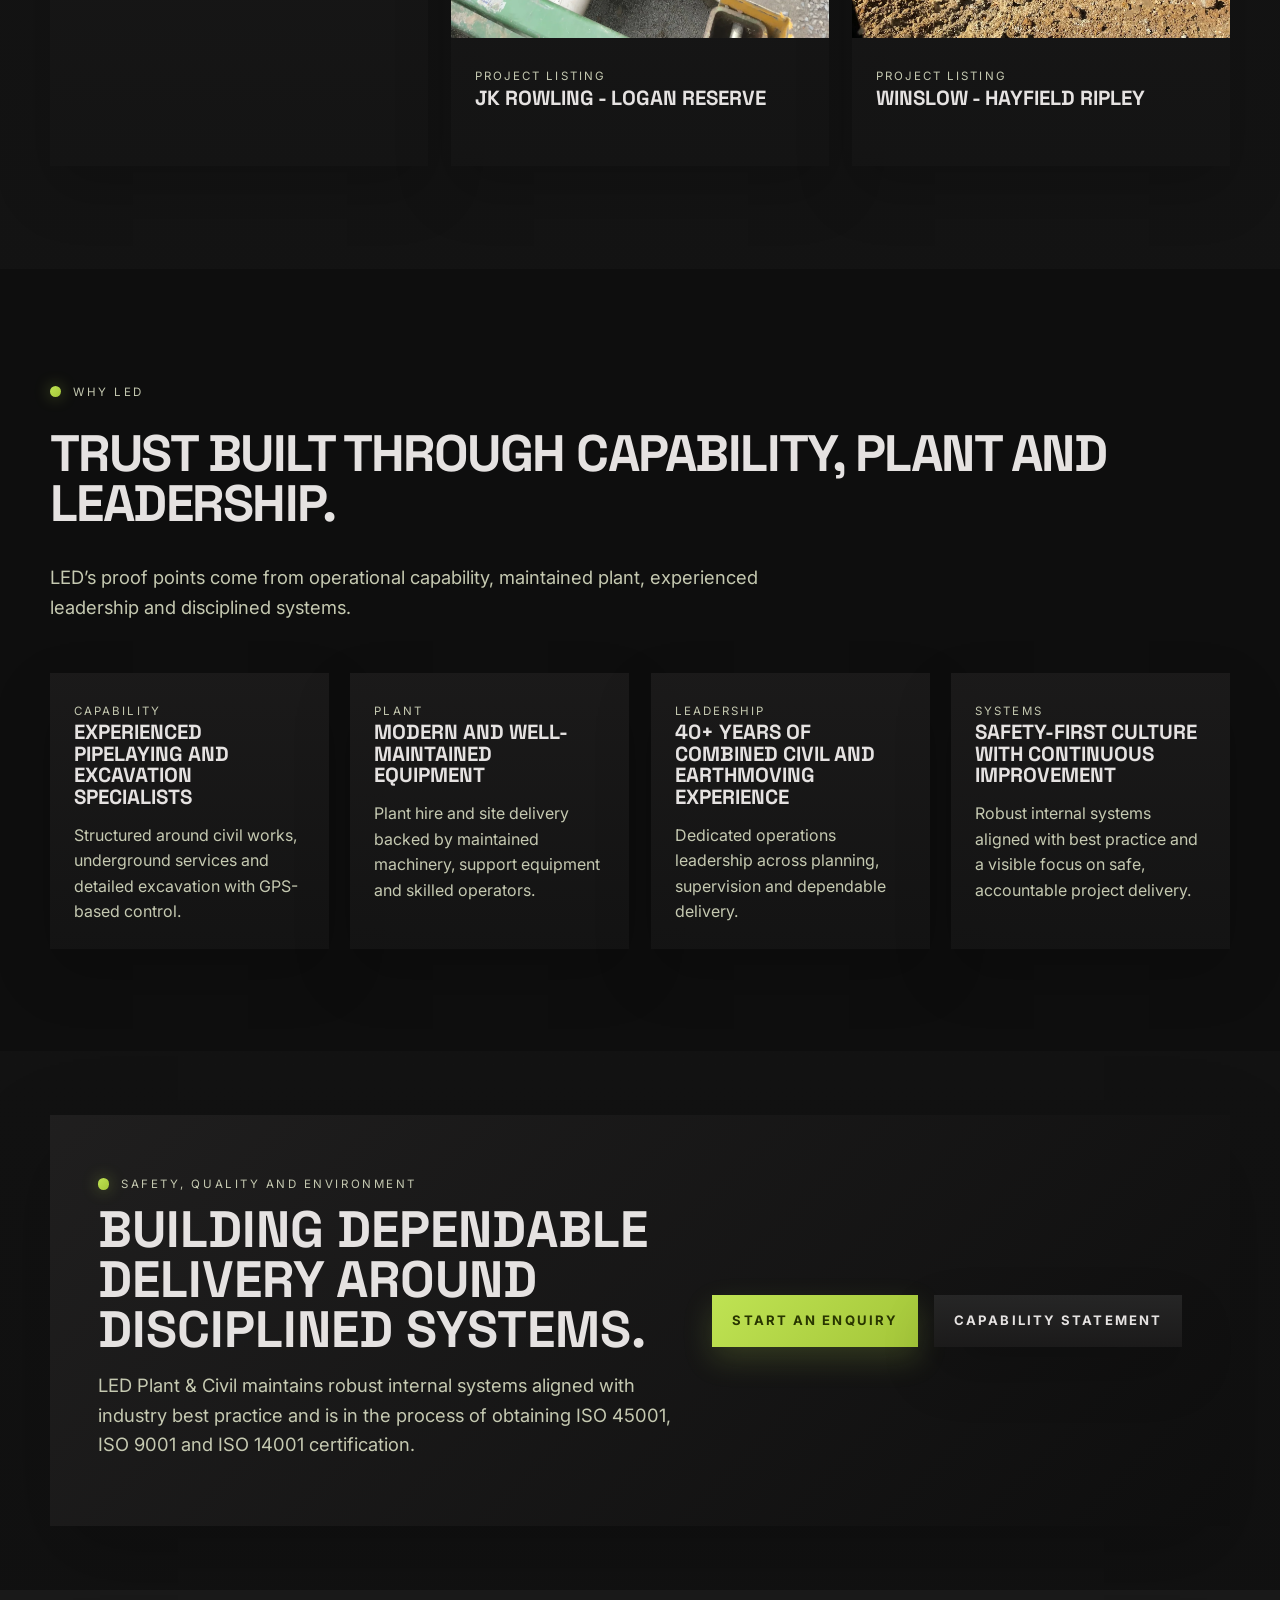
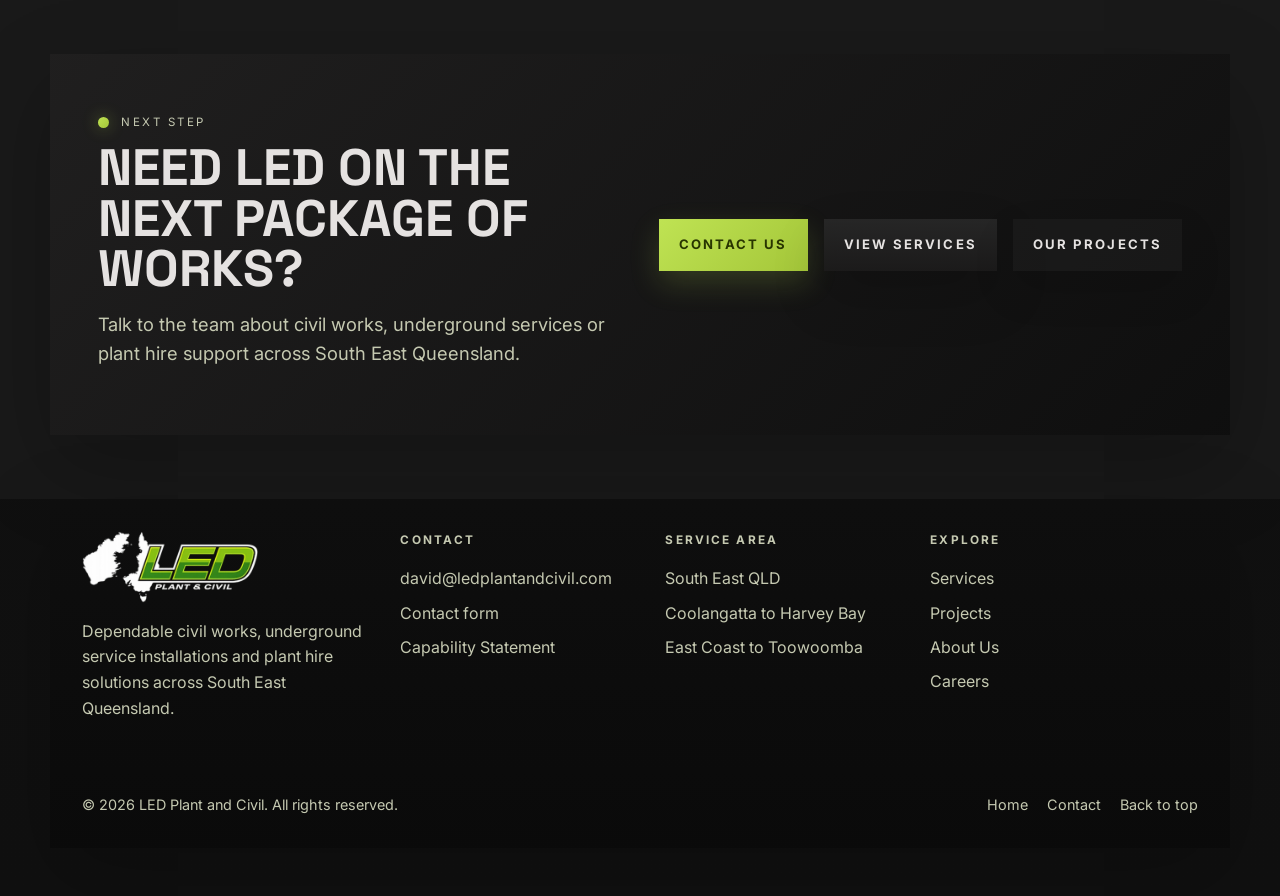
==== commit 53119ccb: "Polish LED Plant & Civil site content and QA fixes" ====
--- a/site/public/index.html
+++ b/site/public/index.html
@@ -8,6 +8,17 @@
       name="description"
       content="LED Plant and Civil deliver dependable civil works, underground service installations and plant hire solutions across South East Queensland."
     >
+    <meta name="theme-color" content="#131313">
+    <meta property="og:site_name" content="LED Plant & Civil">
+    <meta property="og:title" content="LED Plant & Civil | Civil Works, Underground Services and Plant Hire">
+    <meta
+      property="og:description"
+      content="LED Plant and Civil deliver dependable civil works, underground service installations and plant hire solutions across South East Queensland."
+    >
+    <meta property="og:type" content="website">
+    <meta property="og:image" content="https://ledplantandcivil.com/assets/media/hero-still.webp">
+    <meta property="og:image:alt" content="LED Plant and Civil site activity">
+    <meta name="twitter:card" content="summary_large_image">
     <link rel="preconnect" href="https://fonts.googleapis.com">
     <link rel="preconnect" href="https://fonts.gstatic.com" crossorigin>
     <link
@@ -249,6 +260,25 @@
           </div>
         </div>
       </section>
+
+      <section class="section section--tight section--tone">
+        <div class="container cta-band">
+          <div class="cta-band__grid">
+            <div class="stack-md">
+              <p class="eyebrow">Next step</p>
+              <h2>Need LED on the next package of works?</h2>
+              <p class="section-copy">
+                Talk to the team about civil works, underground services or plant hire support across South East Queensland.
+              </p>
+            </div>
+            <div class="button-row">
+              <a class="button button--primary" href="contact.html">Contact Us</a>
+              <a class="button button--secondary" href="services.html">View Services</a>
+              <a class="button button--ghost" href="projects.html">Our Projects</a>
+            </div>
+          </div>
+        </div>
+      </section>
     </main>
     <div data-site-footer></div>
   </body>
--- a/site/public/assets/css/styles.css
+++ b/site/public/assets/css/styles.css
@@ -13,6 +13,9 @@
   --primary-strong: #a4c639;
   --primary-ink: #283500;
   --shadow: 0 30px 80px rgba(229, 226, 225, 0.06);
+  --panel-shadow: 0 32px 84px rgba(0, 0, 0, 0.22);
+  --card-shadow: 0 24px 54px rgba(0, 0, 0, 0.18);
+  --glass-surface: rgba(28, 27, 27, 0.76);
   --radius-sm: 0.125rem;
   --radius: 0.25rem;
   --container: min(1180px, calc(100vw - 2.5rem));
@@ -47,6 +50,15 @@
 a {
   color: inherit;
   text-decoration: none;
+}
+
+a:focus-visible,
+button:focus-visible,
+input:focus-visible,
+textarea:focus-visible,
+select:focus-visible {
+  outline: 2px solid var(--primary);
+  outline-offset: 3px;
 }
 
 button,
@@ -192,15 +204,15 @@
 }
 
 .button--secondary {
-  background: rgba(32, 31, 31, 0.78);
+  background: linear-gradient(180deg, rgba(42, 42, 42, 0.82), rgba(28, 27, 27, 0.9));
   color: var(--text);
-  box-shadow: inset 0 0 0 1px var(--outline);
+  box-shadow: var(--card-shadow);
 }
 
 .button--ghost {
-  background: transparent;
+  background: rgba(42, 42, 42, 0.3);
   color: var(--text);
-  box-shadow: inset 0 0 0 1px var(--outline-strong);
+  box-shadow: 0 18px 42px rgba(0, 0, 0, 0.14);
 }
 
 .site-header {
@@ -257,14 +269,12 @@
   min-height: 3.25rem;
   padding: 0 1.25rem;
   border-radius: var(--radius-sm);
-  background: rgba(14, 14, 14, 0.54);
+  background: var(--glass-surface);
   color: #f8fafc;
   text-shadow: 0 0.2rem 1rem rgba(14, 14, 14, 0.3);
   backdrop-filter: blur(14px);
   -webkit-backdrop-filter: blur(14px);
-  box-shadow:
-    inset 0 1px 0 rgba(248, 250, 252, 0.12),
-    inset 0 -1px 0 rgba(248, 250, 252, 0.12);
+  box-shadow: 0 18px 38px rgba(0, 0, 0, 0.18);
   transition: transform 180ms ease, background 180ms ease, color 180ms ease, box-shadow 180ms ease;
 }
 
@@ -298,11 +308,9 @@
 
 .site-nav a:hover,
 .site-nav a.is-current {
-  background: rgba(14, 14, 14, 0.54);
+  background: rgba(42, 42, 42, 0.88);
   color: var(--primary);
-  box-shadow:
-    inset 0 1px 0 rgba(191, 227, 83, 0.32),
-    inset 0 -1px 0 rgba(191, 227, 83, 0.32);
+  box-shadow: 0 20px 44px rgba(0, 0, 0, 0.2);
 }
 
 .header-cta {
@@ -317,13 +325,11 @@
   min-height: 3.25rem;
   border: 0;
   border-radius: var(--radius-sm);
-  background: rgba(14, 14, 14, 0.54);
+  background: var(--glass-surface);
   color: #f8fafc;
   backdrop-filter: blur(14px);
   -webkit-backdrop-filter: blur(14px);
-  box-shadow:
-    inset 0 1px 0 rgba(248, 250, 252, 0.12),
-    inset 0 -1px 0 rgba(248, 250, 252, 0.12);
+  box-shadow: 0 18px 38px rgba(0, 0, 0, 0.18);
 }
 
 .menu-toggle__icon {
@@ -413,7 +419,15 @@
 }
 
 .hero__copy::before {
-  content: none;
+  content: "";
+  position: absolute;
+  top: clamp(-2rem, -5vw, -3rem);
+  right: clamp(3rem, 20vw, 14rem);
+  bottom: clamp(1.75rem, 4vw, 3rem);
+  left: calc(-1 * min(6vw, 4.5rem));
+  z-index: -1;
+  background: linear-gradient(135deg, rgba(14, 14, 14, 0.96), rgba(28, 27, 27, 0.82));
+  box-shadow: var(--panel-shadow);
 }
 
 .hero__copy .button-row {
@@ -442,9 +456,9 @@
   justify-content: flex-start;
   min-height: 7.5rem;
   padding: 1rem 1rem 1.1rem;
-  background: rgba(14, 14, 14, 0.54);
+  background: linear-gradient(180deg, rgba(28, 27, 27, 0.84), rgba(19, 19, 19, 0.92));
   backdrop-filter: blur(16px);
-  box-shadow: inset 0 0 0 1px rgba(197, 201, 177, 0.12);
+  box-shadow: var(--card-shadow);
 }
 
 .hero__facts strong {
@@ -497,9 +511,9 @@
   max-width: none;
   min-height: 7.5rem;
   padding: 1rem 1.15rem;
-  background: rgba(14, 14, 14, 0.62);
+  background: linear-gradient(180deg, rgba(28, 27, 27, 0.86), rgba(19, 19, 19, 0.94));
   backdrop-filter: blur(18px);
-  box-shadow: inset 0 0 0 1px rgba(197, 201, 177, 0.12);
+  box-shadow: var(--card-shadow);
 }
 
 .hero__badge strong {
@@ -522,8 +536,8 @@
 }
 
 .panel {
-  background: rgba(32, 31, 31, 0.82);
-  box-shadow: inset 0 0 0 1px var(--outline);
+  background: linear-gradient(180deg, rgba(32, 31, 31, 0.86), rgba(24, 24, 24, 0.92));
+  box-shadow: var(--panel-shadow);
 }
 
 .panel--copy {
@@ -574,8 +588,8 @@
 .value-card,
 .project-card,
 .mini-card {
-  background: rgba(28, 27, 27, 0.88);
-  box-shadow: inset 0 0 0 1px var(--outline);
+  background: linear-gradient(180deg, rgba(28, 27, 27, 0.9), rgba(20, 20, 20, 0.92));
+  box-shadow: var(--card-shadow);
 }
 
 .card,
@@ -707,8 +721,8 @@
 
 .quote-card {
   padding: 1.3rem;
-  background: rgba(28, 27, 27, 0.88);
-  box-shadow: inset 0 0 0 1px var(--outline);
+  background: linear-gradient(180deg, rgba(28, 27, 27, 0.9), rgba(20, 20, 20, 0.92));
+  box-shadow: var(--card-shadow);
 }
 
 .quote-card strong {
@@ -762,8 +776,8 @@
 
 .service-detail__body {
   padding: 2rem;
-  background: rgba(28, 27, 27, 0.88);
-  box-shadow: inset 0 0 0 1px var(--outline);
+  background: linear-gradient(180deg, rgba(28, 27, 27, 0.9), rgba(20, 20, 20, 0.92));
+  box-shadow: var(--card-shadow);
 }
 
 .service-detail__body h2 {
@@ -783,7 +797,7 @@
 .cta-band {
   padding: clamp(2rem, 4vw, 3rem);
   background: linear-gradient(135deg, rgba(32, 31, 31, 0.95), rgba(14, 14, 14, 0.95));
-  box-shadow: inset 0 0 0 1px var(--outline);
+  box-shadow: var(--panel-shadow);
 }
 
 .cta-band__grid {
@@ -810,8 +824,8 @@
 
 .info-card {
   padding: 1.6rem;
-  background: rgba(28, 27, 27, 0.9);
-  box-shadow: inset 0 0 0 1px var(--outline);
+  background: linear-gradient(180deg, rgba(28, 27, 27, 0.9), rgba(20, 20, 20, 0.92));
+  box-shadow: var(--card-shadow);
 }
 
 .info-card strong {
@@ -824,8 +838,8 @@
 
 .form-card {
   padding: 1.6rem;
-  background: rgba(14, 14, 14, 0.9);
-  box-shadow: inset 0 0 0 1px var(--outline);
+  background: linear-gradient(180deg, rgba(14, 14, 14, 0.96), rgba(18, 18, 18, 0.94));
+  box-shadow: var(--panel-shadow);
 }
 
 .contact-form {
@@ -886,8 +900,8 @@
 
 .site-footer__panel {
   padding: 2rem;
-  background: rgba(14, 14, 14, 0.92);
-  box-shadow: inset 0 0 0 1px var(--outline);
+  background: linear-gradient(180deg, rgba(14, 14, 14, 0.96), rgba(10, 10, 10, 0.98));
+  box-shadow: var(--panel-shadow);
 }
 
 .site-footer__grid {
@@ -972,25 +986,29 @@
 
   .site-header__nav-group {
     position: absolute;
-    left: 1.25rem;
-    right: 1.25rem;
+    left: auto;
+    right: 0;
+    width: min(18rem, calc(100vw - 1.5rem));
     top: calc(100% + 0.6rem);
     display: none;
     gap: 0.85rem;
     padding: 1rem;
-    background: rgba(14, 14, 14, 0.9);
+    background: linear-gradient(180deg, rgba(20, 20, 20, 0.96), rgba(12, 12, 12, 0.96));
     backdrop-filter: blur(18px);
     -webkit-backdrop-filter: blur(18px);
-    box-shadow: var(--shadow);
+    box-shadow: var(--panel-shadow);
   }
 
   .site-header__nav-group.is-open {
-    display: grid;
+    display: flex;
+    flex-direction: column;
+    align-items: stretch;
   }
 
   .site-nav {
     flex-direction: column;
     align-items: stretch;
+    justify-content: flex-start;
     width: 100%;
     gap: 0.65rem;
   }
@@ -1010,6 +1028,7 @@
   .header-cta {
     display: inline-flex;
     width: 100%;
+    justify-content: center;
   }
 
   .hero__grid,
@@ -1031,6 +1050,13 @@
 
   .hero__copy {
     padding-bottom: 1.25rem;
+  }
+
+  .hero__copy::before {
+    right: 1.5rem;
+    left: -1rem;
+    top: -1rem;
+    bottom: 1rem;
   }
 
   .hero__lower {
@@ -1104,4 +1130,8 @@
   .button-row {
     display: grid;
   }
-}
+
+  .hero__copy::before {
+    content: none;
+  }
+}
